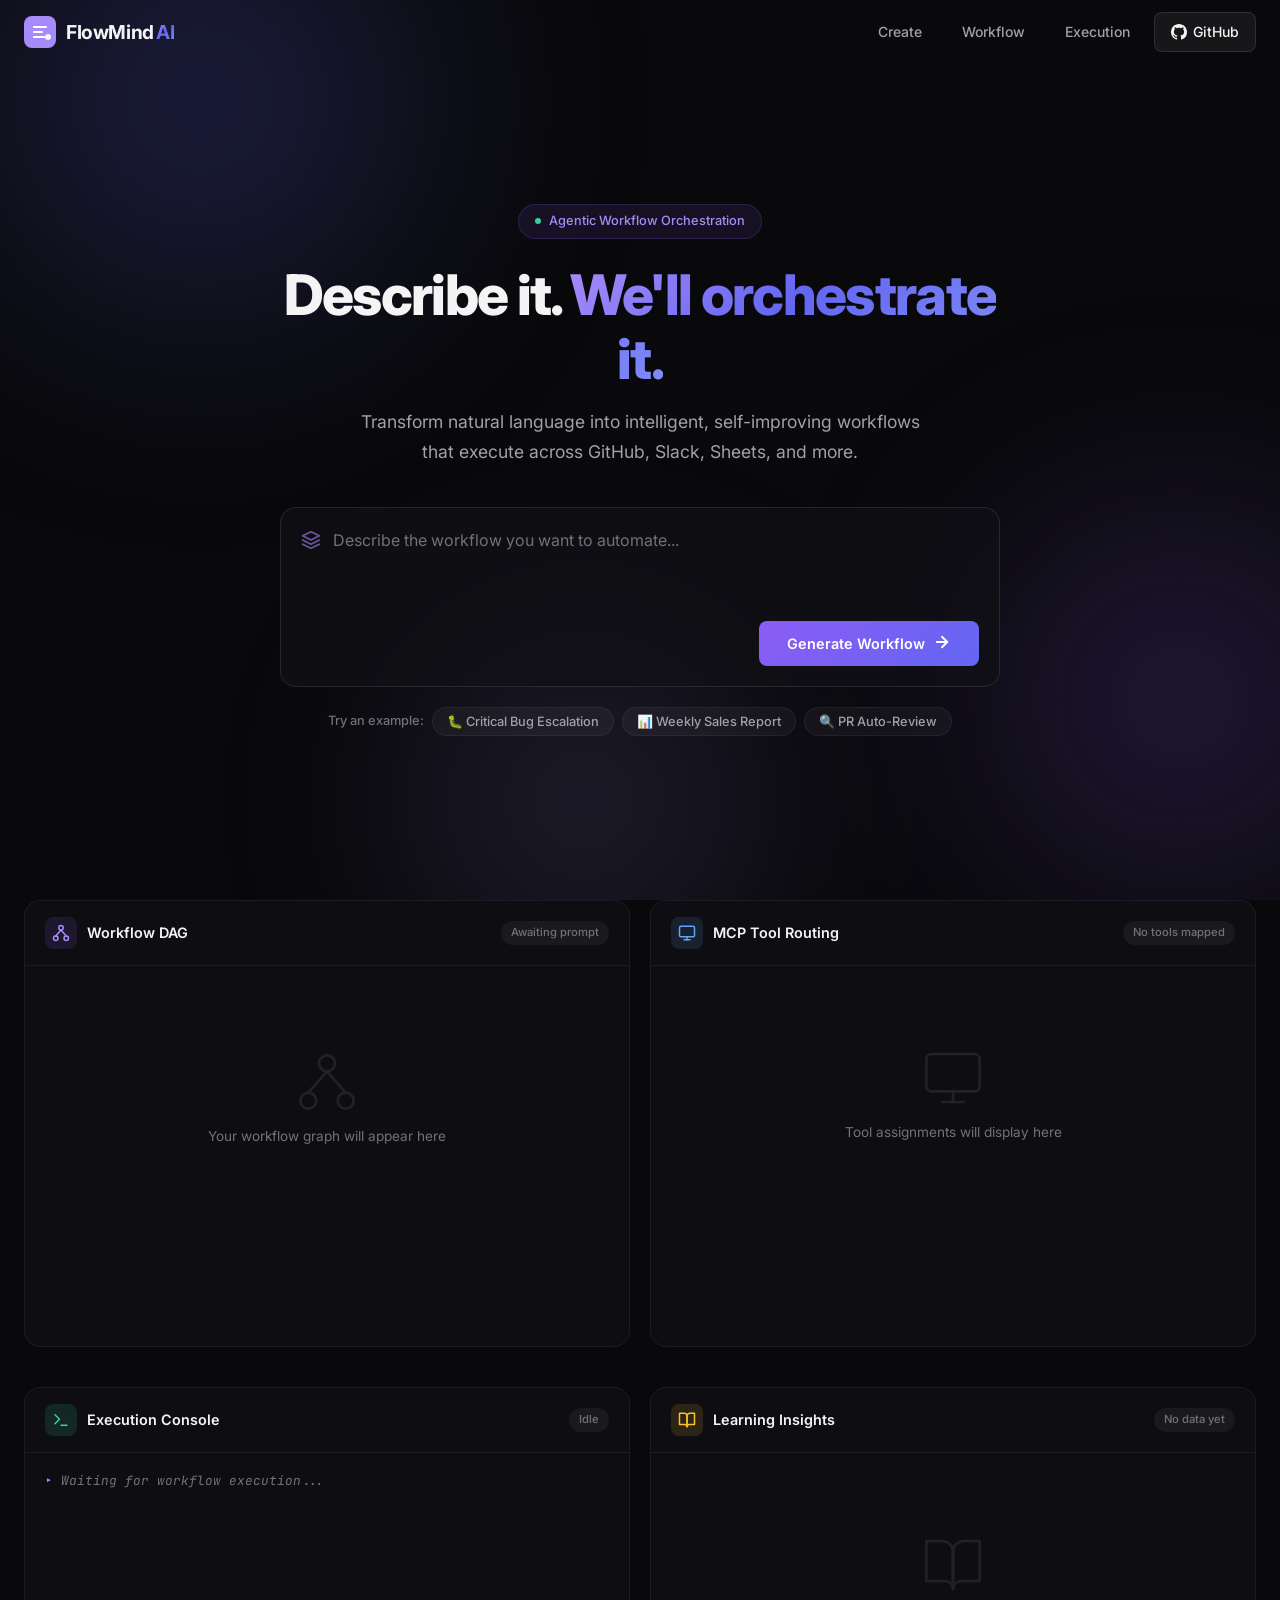
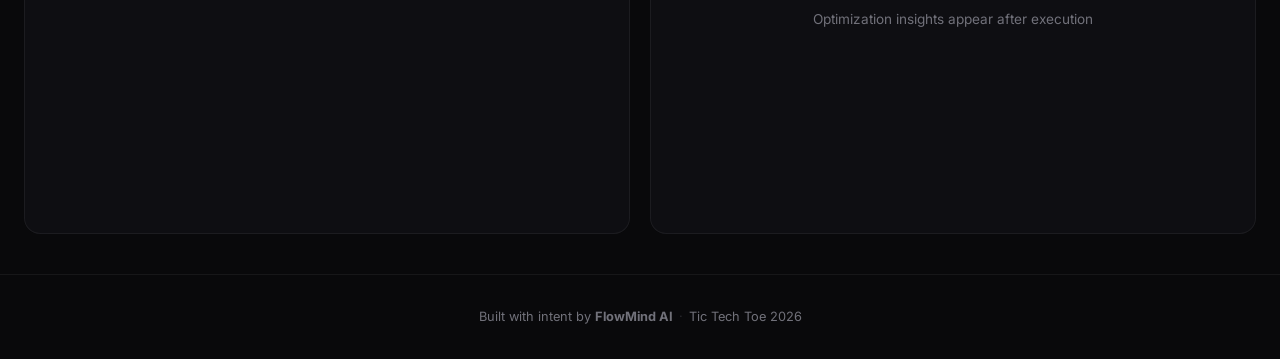
==== frontend/index.html @ bf5cad8c "Update project structure with frontend and backend" ====
<!DOCTYPE html>
<html lang="en">

<head>
  <meta charset="UTF-8" />
  <meta name="viewport" content="width=device-width, initial-scale=1.0" />
  <title>FlowMind AI — Intelligent Workflow Orchestration</title>
  <meta name="description"
    content="FlowMind AI converts natural language into executable multi-step workflows using LLM-driven planning and adaptive learning." />
  <link rel="preconnect" href="https://fonts.googleapis.com" />
  <link rel="preconnect" href="https://fonts.gstatic.com" crossorigin />
  <link
    href="https://fonts.googleapis.com/css2?family=Inter:wght@300;400;500;600;700;800;900&family=JetBrains+Mono:wght@400;500;600&display=swap"
    rel="stylesheet" />
  <link rel="stylesheet" href="index.css" />
</head>

<body>
  <!-- Ambient Background -->
  <div class="ambient-bg">
    <div class="orb orb-1"></div>
    <div class="orb orb-2"></div>
    <div class="orb orb-3"></div>
    <canvas id="gridCanvas"></canvas>
  </div>

  <!-- Navbar -->
  <nav id="navbar" class="navbar">
    <div class="nav-inner">
      <div class="nav-brand">
        <div class="logo-mark">
          <svg width="32" height="32" viewBox="0 0 32 32" fill="none">
            <defs>
              <linearGradient id="logoGrad" x1="0" y1="0" x2="32" y2="32">
                <stop offset="0%" stop-color="#a78bfa" />
                <stop offset="100%" stop-color="#6366f1" />
              </linearGradient>
            </defs>
            <rect width="32" height="32" rx="8" fill="url(#logoGrad)" />
            <path d="M10 11h12M10 16h8M10 21h10" stroke="#fff" stroke-width="2.2" stroke-linecap="round" />
            <circle cx="24" cy="21" r="3" fill="#fff" opacity="0.9" />
          </svg>
        </div>
        <span class="brand-text">FlowMind<span class="brand-ai">AI</span></span>
      </div>
      <div class="nav-links">
        <a href="#prompt-section" class="nav-link">Create</a>
        <a href="#workflow-section" class="nav-link">Workflow</a>
        <a href="#execution-section" class="nav-link">Execution</a>
        <a href="https://github.com" target="_blank" class="nav-btn">
          <svg width="16" height="16" viewBox="0 0 16 16" fill="currentColor">
            <path
              d="M8 0C3.58 0 0 3.58 0 8c0 3.54 2.29 6.53 5.47 7.59.4.07.55-.17.55-.38 0-.19-.01-.82-.01-1.49-2.01.37-2.53-.49-2.69-.94-.09-.23-.48-.94-.82-1.13-.28-.15-.68-.52-.01-.53.63-.01 1.08.58 1.23.82.72 1.21 1.87.87 2.33.66.07-.52.28-.87.51-1.07-1.78-.2-3.64-.89-3.64-3.95 0-.87.31-1.59.82-2.15-.08-.2-.36-1.02.08-2.12 0 0 .67-.21 2.2.82.64-.18 1.32-.27 2-.27.68 0 1.36.09 2 .27 1.53-1.04 2.2-.82 2.2-.82.44 1.1.16 1.92.08 2.12.51.56.82 1.27.82 2.15 0 3.07-1.87 3.75-3.65 3.95.29.25.54.73.54 1.48 0 1.07-.01 1.93-.01 2.2 0 .21.15.46.55.38A8.013 8.013 0 0016 8c0-4.42-3.58-8-8-8z" />
          </svg>
          GitHub
        </a>
      </div>
    </div>
  </nav>

  <!-- Hero / Prompt Input Section -->
  <section id="prompt-section" class="hero-section">
    <div class="hero-content">
      <div class="hero-badge">
        <span class="badge-dot"></span>
        Agentic Workflow Orchestration
      </div>
      <h1 class="hero-title">
        Describe it. <span class="gradient-text">We'll orchestrate it.</span>
      </h1>
      <p class="hero-subtitle">
        Transform natural language into intelligent, self-improving workflows that execute across GitHub, Slack, Sheets,
        and more.
      </p>

      <div class="prompt-container">
        <div class="prompt-glow"></div>
        <div class="prompt-box">
          <div class="prompt-icon">
            <svg width="20" height="20" viewBox="0 0 24 24" fill="none" stroke="currentColor" stroke-width="2"
              stroke-linecap="round" stroke-linejoin="round">
              <path d="M12 2L2 7l10 5 10-5-10-5z" />
              <path d="M2 17l10 5 10-5" />
              <path d="M2 12l10 5 10-5" />
            </svg>
          </div>
          <textarea id="promptInput" placeholder="Describe the workflow you want to automate..." rows="3"></textarea>
          <button id="generateBtn" class="generate-btn">
            <span class="btn-text">Generate Workflow</span>
            <span class="btn-icon">
              <svg width="18" height="18" viewBox="0 0 24 24" fill="none" stroke="currentColor" stroke-width="2.5"
                stroke-linecap="round" stroke-linejoin="round">
                <path d="M5 12h14" />
                <path d="M12 5l7 7-7 7" />
              </svg>
            </span>
            <span class="btn-loader"></span>
          </button>
        </div>
      </div>

      <div class="example-prompts">
        <span class="examples-label">Try an example:</span>
        <button class="example-chip"
          data-prompt="When a critical GitHub bug is created, notify the engineering team on Slack, update the escalation tracker, and request manager approval.">
          🐛 Critical Bug Escalation
        </button>
        <button class="example-chip"
          data-prompt="Every Monday morning, pull the weekly sales report from Sheets, generate a summary, and post it to the #sales Slack channel.">
          📊 Weekly Sales Report
        </button>
        <button class="example-chip"
          data-prompt="When a new pull request is opened on GitHub, run code analysis, post review comments, and notify the reviewer on Slack.">
          🔍 PR Auto-Review
        </button>
      </div>
    </div>
  </section>

  <!-- Workflow + Tool Mapping Section -->
  <section id="workflow-section" class="panels-section">
    <div class="panels-grid">

      <!-- DAG Visualization -->
      <div class="panel panel-dag">
        <div class="panel-header">
          <div class="panel-icon dag-icon">
            <svg width="18" height="18" viewBox="0 0 24 24" fill="none" stroke="currentColor" stroke-width="2"
              stroke-linecap="round" stroke-linejoin="round">
              <circle cx="12" cy="5" r="3" />
              <circle cx="5" cy="19" r="3" />
              <circle cx="19" cy="19" r="3" />
              <line x1="12" y1="8" x2="5" y2="16" />
              <line x1="12" y1="8" x2="19" y2="16" />
            </svg>
          </div>
          <h2 class="panel-title">Workflow DAG</h2>
          <span id="dagStatus" class="panel-status">Awaiting prompt</span>
        </div>
        <div id="dagContainer" class="dag-container">
          <div class="dag-placeholder">
            <svg width="64" height="64" viewBox="0 0 24 24" fill="none" stroke="currentColor" stroke-width="1"
              stroke-linecap="round" stroke-linejoin="round" opacity="0.2">
              <circle cx="12" cy="5" r="3" />
              <circle cx="5" cy="19" r="3" />
              <circle cx="19" cy="19" r="3" />
              <line x1="12" y1="8" x2="5" y2="16" />
              <line x1="12" y1="8" x2="19" y2="16" />
            </svg>
            <p>Your workflow graph will appear here</p>
          </div>
        </div>
      </div>

      <!-- Tool Mapping -->
      <div class="panel panel-tools">
        <div class="panel-header">
          <div class="panel-icon tools-icon">
            <svg width="18" height="18" viewBox="0 0 24 24" fill="none" stroke="currentColor" stroke-width="2"
              stroke-linecap="round" stroke-linejoin="round">
              <rect x="2" y="3" width="20" height="14" rx="2" />
              <line x1="8" y1="21" x2="16" y2="21" />
              <line x1="12" y1="17" x2="12" y2="21" />
            </svg>
          </div>
          <h2 class="panel-title">MCP Tool Routing</h2>
          <span id="toolsStatus" class="panel-status">No tools mapped</span>
        </div>
        <div id="toolsContainer" class="tools-container">
          <div class="dag-placeholder">
            <svg width="64" height="64" viewBox="0 0 24 24" fill="none" stroke="currentColor" stroke-width="1"
              stroke-linecap="round" stroke-linejoin="round" opacity="0.2">
              <rect x="2" y="3" width="20" height="14" rx="2" />
              <line x1="8" y1="21" x2="16" y2="21" />
              <line x1="12" y1="17" x2="12" y2="21" />
            </svg>
            <p>Tool assignments will display here</p>
          </div>
        </div>
      </div>
    </div>
  </section>

  <!-- Execution + Learning Section -->
  <section id="execution-section" class="panels-section">
    <div class="panels-grid">

      <!-- Execution Console -->
      <div class="panel panel-console">
        <div class="panel-header">
          <div class="panel-icon console-icon">
            <svg width="18" height="18" viewBox="0 0 24 24" fill="none" stroke="currentColor" stroke-width="2"
              stroke-linecap="round" stroke-linejoin="round">
              <polyline points="4 17 10 11 4 5" />
              <line x1="12" y1="19" x2="20" y2="19" />
            </svg>
          </div>
          <h2 class="panel-title">Execution Console</h2>
          <span id="consoleStatus" class="panel-status idle">Idle</span>
        </div>
        <div id="consoleContainer" class="console-container">
          <div class="console-welcome">
            <span class="console-cursor">▸</span> Waiting for workflow execution...
          </div>
        </div>
      </div>

      <!-- Learning / Feedback -->
      <div class="panel panel-learning">
        <div class="panel-header">
          <div class="panel-icon learning-icon">
            <svg width="18" height="18" viewBox="0 0 24 24" fill="none" stroke="currentColor" stroke-width="2"
              stroke-linecap="round" stroke-linejoin="round">
              <path d="M2 3h6a4 4 0 0 1 4 4v14a3 3 0 0 0-3-3H2z" />
              <path d="M22 3h-6a4 4 0 0 0-4 4v14a3 3 0 0 1 3-3h7z" />
            </svg>
          </div>
          <h2 class="panel-title">Learning Insights</h2>
          <span id="learningStatus" class="panel-status">No data yet</span>
        </div>
        <div id="learningContainer" class="learning-container">
          <div class="dag-placeholder">
            <svg width="64" height="64" viewBox="0 0 24 24" fill="none" stroke="currentColor" stroke-width="1"
              stroke-linecap="round" stroke-linejoin="round" opacity="0.2">
              <path d="M2 3h6a4 4 0 0 1 4 4v14a3 3 0 0 0-3-3H2z" />
              <path d="M22 3h-6a4 4 0 0 0-4 4v14a3 3 0 0 1 3-3h7z" />
            </svg>
            <p>Optimization insights appear after execution</p>
          </div>
        </div>
      </div>
    </div>
  </section>

  <!-- Footer -->
  <footer class="footer">
    <div class="footer-inner">
      <span>Built with intent by <strong>FlowMind AI</strong></span>
      <span class="footer-sep">·</span>
      <span>Tic Tech Toe 2026</span>
    </div>
  </footer>

  <script src="app.js"></script>
</body>

</html>
---- frontend/index.css ----
/* ============================================================
   FlowMind AI — Design System & Styles
   Premium dark theme with glassmorphism, gradients, animations
   ============================================================ */

/* ---------- CSS Custom Properties ---------- */
:root {
  /* Surface colors */
  --bg-primary: #09090b;
  --bg-secondary: #0f0f13;
  --bg-card: rgba(17, 17, 22, 0.75);
  --bg-card-hover: rgba(24, 24, 32, 0.85);
  --bg-elevated: rgba(26, 26, 36, 0.9);

  /* Borders */
  --border-subtle: rgba(255, 255, 255, 0.06);
  --border-medium: rgba(255, 255, 255, 0.1);
  --border-accent: rgba(139, 92, 246, 0.3);

  /* Text */
  --text-primary: #f4f4f5;
  --text-secondary: #a1a1aa;
  --text-muted: #71717a;
  --text-inverse: #09090b;

  /* Accent palette */
  --accent-purple: #a78bfa;
  --accent-indigo: #818cf8;
  --accent-blue: #60a5fa;
  --accent-violet: #8b5cf6;
  --accent-emerald: #34d399;
  --accent-amber: #fbbf24;
  --accent-rose: #fb7185;
  --accent-cyan: #22d3ee;

  /* Gradients */
  --grad-primary: linear-gradient(135deg, #a78bfa 0%, #6366f1 50%, #818cf8 100%);
  --grad-accent: linear-gradient(135deg, #8b5cf6 0%, #6366f1 100%);
  --grad-success: linear-gradient(135deg, #34d399 0%, #059669 100%);
  --grad-warm: linear-gradient(135deg, #fbbf24 0%, #f59e0b 100%);

  /* Shadows */
  --shadow-sm: 0 1px 2px rgba(0, 0, 0, 0.3);
  --shadow-md: 0 4px 12px rgba(0, 0, 0, 0.4);
  --shadow-lg: 0 8px 32px rgba(0, 0, 0, 0.5);
  --shadow-glow: 0 0 40px rgba(139, 92, 246, 0.15);
  --shadow-glow-strong: 0 0 60px rgba(139, 92, 246, 0.25);

  /* Sizing */
  --radius-sm: 8px;
  --radius-md: 12px;
  --radius-lg: 16px;
  --radius-xl: 24px;
  --radius-full: 9999px;

  /* Fonts */
  --font-sans: 'Inter', -apple-system, BlinkMacSystemFont, sans-serif;
  --font-mono: 'JetBrains Mono', 'Fira Code', monospace;

  /* Transitions */
  --ease-out: cubic-bezier(0.16, 1, 0.3, 1);
  --ease-spring: cubic-bezier(0.34, 1.56, 0.64, 1);
}

/* ---------- Reset & Base ---------- */
*, *::before, *::after {
  margin: 0;
  padding: 0;
  box-sizing: border-box;
}

html {
  scroll-behavior: smooth;
  -webkit-font-smoothing: antialiased;
  -moz-osx-font-smoothing: grayscale;
}

body {
  font-family: var(--font-sans);
  background: var(--bg-primary);
  color: var(--text-primary);
  line-height: 1.6;
  overflow-x: hidden;
  min-height: 100vh;
}

/* ---------- Ambient Background ---------- */
.ambient-bg {
  position: fixed;
  inset: 0;
  z-index: 0;
  pointer-events: none;
  overflow: hidden;
}

.orb {
  position: absolute;
  border-radius: 50%;
  filter: blur(120px);
  opacity: 0.35;
  animation: orbFloat 20s ease-in-out infinite;
}

.orb-1 {
  width: 600px;
  height: 600px;
  background: radial-gradient(circle, #6366f1 0%, transparent 70%);
  top: -200px;
  left: -100px;
  animation-duration: 25s;
}

.orb-2 {
  width: 500px;
  height: 500px;
  background: radial-gradient(circle, #8b5cf6 0%, transparent 70%);
  top: 50%;
  right: -150px;
  animation-duration: 30s;
  animation-delay: -5s;
}

.orb-3 {
  width: 400px;
  height: 400px;
  background: radial-gradient(circle, #a78bfa 0%, transparent 70%);
  bottom: -100px;
  left: 30%;
  animation-duration: 22s;
  animation-delay: -10s;
}

@keyframes orbFloat {
  0%, 100% { transform: translate(0, 0) scale(1); }
  25% { transform: translate(30px, -50px) scale(1.05); }
  50% { transform: translate(-20px, 30px) scale(0.95); }
  75% { transform: translate(40px, 20px) scale(1.02); }
}

#gridCanvas {
  position: absolute;
  inset: 0;
  width: 100%;
  height: 100%;
  opacity: 0.04;
}

/* ---------- Navbar ---------- */
.navbar {
  position: fixed;
  top: 0;
  left: 0;
  right: 0;
  z-index: 100;
  padding: 0 24px;
  transition: all 0.4s var(--ease-out);
  background: transparent;
}

.navbar.scrolled {
  background: rgba(9, 9, 11, 0.8);
  backdrop-filter: blur(20px) saturate(180%);
  -webkit-backdrop-filter: blur(20px) saturate(180%);
  border-bottom: 1px solid var(--border-subtle);
}

.nav-inner {
  max-width: 1280px;
  margin: 0 auto;
  display: flex;
  align-items: center;
  justify-content: space-between;
  height: 64px;
}

.nav-brand {
  display: flex;
  align-items: center;
  gap: 10px;
}

.logo-mark {
  display: flex;
  align-items: center;
}

.brand-text {
  font-size: 1.2rem;
  font-weight: 700;
  letter-spacing: -0.02em;
  color: var(--text-primary);
}

.brand-ai {
  background: var(--grad-primary);
  -webkit-background-clip: text;
  -webkit-text-fill-color: transparent;
  background-clip: text;
  margin-left: 2px;
}

.nav-links {
  display: flex;
  align-items: center;
  gap: 8px;
}

.nav-link {
  padding: 8px 16px;
  font-size: 0.875rem;
  font-weight: 500;
  color: var(--text-secondary);
  text-decoration: none;
  border-radius: var(--radius-sm);
  transition: all 0.2s ease;
}

.nav-link:hover {
  color: var(--text-primary);
  background: rgba(255, 255, 255, 0.05);
}

.nav-btn {
  display: flex;
  align-items: center;
  gap: 6px;
  padding: 8px 16px;
  font-size: 0.875rem;
  font-weight: 500;
  color: var(--text-primary);
  text-decoration: none;
  background: rgba(255, 255, 255, 0.06);
  border: 1px solid var(--border-medium);
  border-radius: var(--radius-sm);
  transition: all 0.2s ease;
}

.nav-btn:hover {
  background: rgba(255, 255, 255, 0.1);
  border-color: rgba(255, 255, 255, 0.15);
}

/* ---------- Hero / Prompt Section ---------- */
.hero-section {
  position: relative;
  z-index: 1;
  min-height: 100vh;
  display: flex;
  align-items: center;
  justify-content: center;
  padding: 120px 24px 80px;
}

.hero-content {
  max-width: 720px;
  width: 100%;
  text-align: center;
}

.hero-badge {
  display: inline-flex;
  align-items: center;
  gap: 8px;
  padding: 6px 16px;
  background: rgba(139, 92, 246, 0.1);
  border: 1px solid rgba(139, 92, 246, 0.2);
  border-radius: var(--radius-full);
  font-size: 0.8rem;
  font-weight: 500;
  color: var(--accent-purple);
  margin-bottom: 24px;
  animation: fadeInUp 0.6s var(--ease-out) both;
}

.badge-dot {
  width: 6px;
  height: 6px;
  border-radius: 50%;
  background: var(--accent-emerald);
  animation: pulse 2s ease-in-out infinite;
}

@keyframes pulse {
  0%, 100% { opacity: 1; transform: scale(1); }
  50% { opacity: 0.5; transform: scale(0.8); }
}

.hero-title {
  font-size: clamp(2.2rem, 5vw, 3.5rem);
  font-weight: 800;
  line-height: 1.15;
  letter-spacing: -0.03em;
  margin-bottom: 16px;
  animation: fadeInUp 0.6s var(--ease-out) 0.1s both;
}

.gradient-text {
  background: var(--grad-primary);
  -webkit-background-clip: text;
  -webkit-text-fill-color: transparent;
  background-clip: text;
}

.hero-subtitle {
  font-size: 1.1rem;
  font-weight: 400;
  color: var(--text-secondary);
  max-width: 560px;
  margin: 0 auto 40px;
  line-height: 1.7;
  animation: fadeInUp 0.6s var(--ease-out) 0.2s both;
}

/* Prompt Container */
.prompt-container {
  position: relative;
  animation: fadeInUp 0.6s var(--ease-out) 0.3s both;
}

.prompt-glow {
  position: absolute;
  inset: -2px;
  background: var(--grad-accent);
  border-radius: calc(var(--radius-lg) + 2px);
  opacity: 0;
  transition: opacity 0.4s ease;
  filter: blur(8px);
}

.prompt-container:focus-within .prompt-glow {
  opacity: 0.4;
}

.prompt-box {
  position: relative;
  display: flex;
  flex-direction: column;
  background: var(--bg-card);
  border: 1px solid var(--border-medium);
  border-radius: var(--radius-lg);
  padding: 20px;
  backdrop-filter: blur(20px);
  -webkit-backdrop-filter: blur(20px);
  transition: border-color 0.3s ease, box-shadow 0.3s ease;
}

.prompt-container:focus-within .prompt-box {
  border-color: var(--border-accent);
  box-shadow: var(--shadow-glow);
}

.prompt-icon {
  position: absolute;
  top: 22px;
  left: 20px;
  color: var(--accent-purple);
  opacity: 0.6;
}

#promptInput {
  width: 100%;
  background: transparent;
  border: none;
  outline: none;
  resize: none;
  font-family: var(--font-sans);
  font-size: 1rem;
  font-weight: 400;
  color: var(--text-primary);
  padding: 0 0 16px 32px;
  line-height: 1.6;
}

#promptInput::placeholder {
  color: var(--text-muted);
}

.generate-btn {
  align-self: flex-end;
  display: flex;
  align-items: center;
  gap: 8px;
  padding: 12px 28px;
  background: var(--grad-accent);
  color: #fff;
  border: none;
  border-radius: var(--radius-sm);
  font-family: var(--font-sans);
  font-size: 0.9rem;
  font-weight: 600;
  cursor: pointer;
  transition: all 0.25s var(--ease-out);
  position: relative;
  overflow: hidden;
}

.generate-btn::before {
  content: '';
  position: absolute;
  inset: 0;
  background: linear-gradient(135deg, rgba(255,255,255,0.15) 0%, transparent 50%);
  opacity: 0;
  transition: opacity 0.2s ease;
}

.generate-btn:hover::before {
  opacity: 1;
}

.generate-btn:hover {
  transform: translateY(-1px);
  box-shadow: 0 8px 24px rgba(139, 92, 246, 0.35);
}

.generate-btn:active {
  transform: translateY(0);
}

.generate-btn.loading .btn-text,
.generate-btn.loading .btn-icon {
  opacity: 0;
}

.generate-btn.loading .btn-loader {
  opacity: 1;
}

.btn-loader {
  position: absolute;
  width: 20px;
  height: 20px;
  border: 2px solid rgba(255, 255, 255, 0.3);
  border-top-color: #fff;
  border-radius: 50%;
  opacity: 0;
  animation: spin 0.6s linear infinite;
}

@keyframes spin {
  to { transform: rotate(360deg); }
}

/* Example Prompts */
.example-prompts {
  display: flex;
  flex-wrap: wrap;
  align-items: center;
  justify-content: center;
  gap: 8px;
  margin-top: 20px;
  animation: fadeInUp 0.6s var(--ease-out) 0.4s both;
}

.examples-label {
  font-size: 0.8rem;
  color: var(--text-muted);
  font-weight: 500;
}

.example-chip {
  padding: 6px 14px;
  background: rgba(255, 255, 255, 0.04);
  border: 1px solid var(--border-subtle);
  border-radius: var(--radius-full);
  font-family: var(--font-sans);
  font-size: 0.8rem;
  font-weight: 500;
  color: var(--text-secondary);
  cursor: pointer;
  transition: all 0.2s ease;
  white-space: nowrap;
}

.example-chip:hover {
  background: rgba(139, 92, 246, 0.1);
  border-color: rgba(139, 92, 246, 0.25);
  color: var(--accent-purple);
  transform: translateY(-1px);
}

/* ---------- Panels Section ---------- */
.panels-section {
  position: relative;
  z-index: 1;
  padding: 0 24px 40px;
}

.panels-grid {
  max-width: 1280px;
  margin: 0 auto;
  display: grid;
  grid-template-columns: 1fr 1fr;
  gap: 20px;
}

/* Individual Panel */
.panel {
  background: var(--bg-card);
  border: 1px solid var(--border-subtle);
  border-radius: var(--radius-lg);
  backdrop-filter: blur(16px);
  -webkit-backdrop-filter: blur(16px);
  overflow: hidden;
  transition: border-color 0.3s ease, box-shadow 0.3s ease;
  display: flex;
  flex-direction: column;
}

.panel:hover {
  border-color: var(--border-medium);
  box-shadow: var(--shadow-md);
}

.panel-header {
  display: flex;
  align-items: center;
  gap: 10px;
  padding: 16px 20px;
  border-bottom: 1px solid var(--border-subtle);
}

.panel-icon {
  width: 32px;
  height: 32px;
  display: flex;
  align-items: center;
  justify-content: center;
  border-radius: var(--radius-sm);
  flex-shrink: 0;
}

.dag-icon {
  background: rgba(139, 92, 246, 0.12);
  color: var(--accent-purple);
}

.tools-icon {
  background: rgba(96, 165, 250, 0.12);
  color: var(--accent-blue);
}

.console-icon {
  background: rgba(52, 211, 153, 0.12);
  color: var(--accent-emerald);
}

.learning-icon {
  background: rgba(251, 191, 36, 0.12);
  color: var(--accent-amber);
}

.panel-title {
  font-size: 0.9rem;
  font-weight: 600;
  flex: 1;
}

.panel-status {
  font-size: 0.7rem;
  font-weight: 500;
  padding: 3px 10px;
  border-radius: var(--radius-full);
  background: rgba(255, 255, 255, 0.05);
  color: var(--text-muted);
}

.panel-status.active {
  background: rgba(139, 92, 246, 0.15);
  color: var(--accent-purple);
}

.panel-status.running {
  background: rgba(52, 211, 153, 0.15);
  color: var(--accent-emerald);
  animation: pulse 1.5s ease-in-out infinite;
}

.panel-status.done {
  background: rgba(52, 211, 153, 0.15);
  color: var(--accent-emerald);
}

.panel-status.idle {
  background: rgba(255, 255, 255, 0.05);
  color: var(--text-muted);
}

/* Placeholders */
.dag-placeholder {
  display: flex;
  flex-direction: column;
  align-items: center;
  justify-content: center;
  gap: 12px;
  padding: 60px 20px;
  color: var(--text-muted);
  font-size: 0.85rem;
}

/* ---------- DAG Container ---------- */
.dag-container {
  min-height: 380px;
  padding: 24px;
  display: flex;
  flex-direction: column;
  align-items: center;
  position: relative;
}

.dag-nodes {
  display: flex;
  flex-direction: column;
  align-items: center;
  gap: 0;
  width: 100%;
  max-width: 340px;
}

.dag-node {
  width: 100%;
  padding: 14px 18px;
  background: var(--bg-elevated);
  border: 1px solid var(--border-medium);
  border-radius: var(--radius-md);
  display: flex;
  align-items: center;
  gap: 12px;
  opacity: 0;
  transform: translateY(20px);
  transition: all 0.3s var(--ease-out);
  position: relative;
}

.dag-node.visible {
  opacity: 1;
  transform: translateY(0);
}

.dag-node.active {
  border-color: var(--accent-purple);
  box-shadow: 0 0 20px rgba(139, 92, 246, 0.15);
}

.dag-node.completed {
  border-color: var(--accent-emerald);
}

.dag-node.completed .node-status-dot {
  background: var(--accent-emerald);
}

.node-step {
  width: 28px;
  height: 28px;
  display: flex;
  align-items: center;
  justify-content: center;
  border-radius: 50%;
  background: rgba(139, 92, 246, 0.15);
  color: var(--accent-purple);
  font-size: 0.75rem;
  font-weight: 700;
  flex-shrink: 0;
}

.node-content {
  flex: 1;
}

.node-title {
  font-size: 0.85rem;
  font-weight: 600;
  color: var(--text-primary);
}

.node-detail {
  font-size: 0.72rem;
  color: var(--text-muted);
  margin-top: 2px;
}

.node-status-dot {
  width: 8px;
  height: 8px;
  border-radius: 50%;
  background: var(--text-muted);
  flex-shrink: 0;
}

.node-status-dot.pending {
  background: var(--text-muted);
}

.node-status-dot.running {
  background: var(--accent-amber);
  animation: pulse 1s ease-in-out infinite;
}

.node-status-dot.done {
  background: var(--accent-emerald);
}

/* Arrow connectors */
.dag-arrow {
  display: flex;
  flex-direction: column;
  align-items: center;
  height: 36px;
  opacity: 0;
  transition: opacity 0.3s ease;
}

.dag-arrow.visible {
  opacity: 1;
}

.arrow-line {
  width: 2px;
  flex: 1;
  background: linear-gradient(to bottom, var(--accent-purple), var(--accent-indigo));
  position: relative;
  overflow: hidden;
}

.arrow-line::after {
  content: '';
  position: absolute;
  top: -100%;
  left: 0;
  width: 100%;
  height: 100%;
  background: linear-gradient(to bottom, transparent, rgba(255,255,255,0.6), transparent);
  animation: flowDown 1.5s ease-in-out infinite;
}

@keyframes flowDown {
  0% { top: -100%; }
  100% { top: 100%; }
}

.arrow-head {
  width: 0;
  height: 0;
  border-left: 5px solid transparent;
  border-right: 5px solid transparent;
  border-top: 6px solid var(--accent-indigo);
}

/* ---------- Tools Container ---------- */
.tools-container {
  min-height: 380px;
  padding: 20px;
}

.tools-list {
  display: flex;
  flex-direction: column;
  gap: 10px;
}

.tool-card {
  display: flex;
  align-items: center;
  gap: 14px;
  padding: 14px 16px;
  background: var(--bg-elevated);
  border: 1px solid var(--border-subtle);
  border-radius: var(--radius-md);
  opacity: 0;
  transform: translateX(20px);
  transition: all 0.3s var(--ease-out), border-color 0.2s ease;
}

.tool-card.visible {
  opacity: 1;
  transform: translateX(0);
}

.tool-card:hover {
  border-color: var(--border-medium);
  background: var(--bg-card-hover);
}

.tool-card-icon {
  width: 36px;
  height: 36px;
  display: flex;
  align-items: center;
  justify-content: center;
  border-radius: var(--radius-sm);
  font-size: 1.1rem;
  flex-shrink: 0;
}

.tool-card-icon.github { background: rgba(255, 255, 255, 0.08); }
.tool-card-icon.slack { background: rgba(52, 211, 153, 0.1); }
.tool-card-icon.sheets { background: rgba(96, 165, 250, 0.1); }
.tool-card-icon.ai { background: rgba(139, 92, 246, 0.1); }
.tool-card-icon.email { background: rgba(251, 191, 36, 0.1); }
.tool-card-icon.jira { background: rgba(96, 165, 250, 0.1); }

.tool-card-info {
  flex: 1;
}

.tool-card-task {
  font-size: 0.82rem;
  font-weight: 600;
  color: var(--text-primary);
}

.tool-card-api {
  font-size: 0.72rem;
  color: var(--text-muted);
  margin-top: 2px;
}

.tool-card-badge {
  padding: 3px 10px;
  border-radius: var(--radius-full);
  font-size: 0.68rem;
  font-weight: 600;
  background: rgba(139, 92, 246, 0.12);
  color: var(--accent-purple);
}

.tool-card-badge.connected {
  background: rgba(52, 211, 153, 0.12);
  color: var(--accent-emerald);
}

/* ---------- Console Container ---------- */
.console-container {
  min-height: 380px;
  padding: 16px 20px;
  font-family: var(--font-mono);
  font-size: 0.8rem;
  line-height: 1.8;
  overflow-y: auto;
  max-height: 420px;
}

.console-welcome {
  color: var(--text-muted);
  font-style: italic;
}

.console-cursor {
  color: var(--accent-purple);
}

.log-entry {
  display: flex;
  align-items: flex-start;
  gap: 10px;
  padding: 4px 0;
  opacity: 0;
  transform: translateY(8px);
  transition: all 0.3s var(--ease-out);
}

.log-entry.visible {
  opacity: 1;
  transform: translateY(0);
}

.log-icon {
  flex-shrink: 0;
  width: 18px;
  text-align: center;
  font-size: 0.85rem;
  line-height: 1.8;
}

.log-icon.success { color: var(--accent-emerald); }
.log-icon.warning { color: var(--accent-amber); }
.log-icon.error { color: var(--accent-rose); }
.log-icon.info { color: var(--accent-blue); }

.log-icon.spinner {
  color: var(--accent-amber);
  animation: spin 1s linear infinite;
  display: inline-block;
}

.log-text {
  color: var(--text-secondary);
  word-break: break-word;
}

.log-text .highlight {
  color: var(--accent-purple);
  font-weight: 600;
}

.log-text .value {
  color: var(--accent-emerald);
}

.log-timestamp {
  margin-left: auto;
  font-size: 0.68rem;
  color: var(--text-muted);
  white-space: nowrap;
  padding-left: 8px;
}

/* ---------- Learning Container ---------- */
.learning-container {
  min-height: 380px;
  padding: 20px;
}

.learning-content {
  display: flex;
  flex-direction: column;
  gap: 16px;
}

/* Stats Row */
.learning-stats {
  display: grid;
  grid-template-columns: 1fr 1fr 1fr;
  gap: 10px;
}

.stat-card {
  padding: 16px;
  background: var(--bg-elevated);
  border: 1px solid var(--border-subtle);
  border-radius: var(--radius-md);
  text-align: center;
  opacity: 0;
  transform: translateY(10px);
  transition: all 0.3s var(--ease-out);
}

.stat-card.visible {
  opacity: 1;
  transform: translateY(0);
}

.stat-value {
  font-size: 1.4rem;
  font-weight: 800;
  margin-bottom: 4px;
  letter-spacing: -0.02em;
}

.stat-value.success { color: var(--accent-emerald); }
.stat-value.time { color: var(--accent-blue); }
.stat-value.score { color: var(--accent-purple); }

.stat-label {
  font-size: 0.7rem;
  color: var(--text-muted);
  font-weight: 500;
  text-transform: uppercase;
  letter-spacing: 0.05em;
}

/* Insight Cards */
.insight-card {
  padding: 16px;
  background: var(--bg-elevated);
  border: 1px solid var(--border-subtle);
  border-radius: var(--radius-md);
  opacity: 0;
  transform: translateY(10px);
  transition: all 0.3s var(--ease-out);
}

.insight-card.visible {
  opacity: 1;
  transform: translateY(0);
}

.insight-header {
  display: flex;
  align-items: center;
  gap: 8px;
  margin-bottom: 10px;
}

.insight-icon {
  font-size: 1rem;
}

.insight-title {
  font-size: 0.82rem;
  font-weight: 600;
  color: var(--text-primary);
}

.insight-body {
  font-size: 0.8rem;
  color: var(--text-secondary);
  line-height: 1.6;
}

.insight-body .opt-highlight {
  color: var(--accent-emerald);
  font-weight: 600;
}

.insight-bar-container {
  margin-top: 12px;
}

.insight-bar-label {
  display: flex;
  justify-content: space-between;
  font-size: 0.72rem;
  color: var(--text-muted);
  margin-bottom: 6px;
}

.insight-bar {
  height: 6px;
  background: rgba(255, 255, 255, 0.06);
  border-radius: var(--radius-full);
  overflow: hidden;
}

.insight-bar-fill {
  height: 100%;
  border-radius: var(--radius-full);
  background: var(--grad-accent);
  width: 0;
  transition: width 1.2s var(--ease-out);
}

/* Feedback actions */
.feedback-actions {
  display: flex;
  gap: 8px;
  margin-top: 14px;
}

.feedback-btn {
  padding: 8px 18px;
  border-radius: var(--radius-sm);
  font-family: var(--font-sans);
  font-size: 0.78rem;
  font-weight: 600;
  cursor: pointer;
  transition: all 0.2s ease;
  border: 1px solid var(--border-medium);
  background: transparent;
  color: var(--text-secondary);
}

.feedback-btn:hover {
  background: rgba(255, 255, 255, 0.05);
  color: var(--text-primary);
}

.feedback-btn.primary {
  background: rgba(52, 211, 153, 0.1);
  border-color: rgba(52, 211, 153, 0.25);
  color: var(--accent-emerald);
}

.feedback-btn.primary:hover {
  background: rgba(52, 211, 153, 0.2);
}

/* ---------- Footer ---------- */
.footer {
  position: relative;
  z-index: 1;
  padding: 32px 24px;
  border-top: 1px solid var(--border-subtle);
}

.footer-inner {
  max-width: 1280px;
  margin: 0 auto;
  display: flex;
  align-items: center;
  justify-content: center;
  gap: 6px;
  font-size: 0.8rem;
  color: var(--text-muted);
}

.footer-sep {
  opacity: 0.3;
}

/* ---------- Animations ---------- */
@keyframes fadeInUp {
  from {
    opacity: 0;
    transform: translateY(20px);
  }
  to {
    opacity: 1;
    transform: translateY(0);
  }
}

@keyframes fadeIn {
  from { opacity: 0; }
  to { opacity: 1; }
}

/* ---------- Scrollbar ---------- */
::-webkit-scrollbar {
  width: 6px;
}
::-webkit-scrollbar-track {
  background: transparent;
}
::-webkit-scrollbar-thumb {
  background: rgba(255, 255, 255, 0.1);
  border-radius: 3px;
}
::-webkit-scrollbar-thumb:hover {
  background: rgba(255, 255, 255, 0.2);
}

/* ---------- Responsive ---------- */
@media (max-width: 900px) {
  .panels-grid {
    grid-template-columns: 1fr;
  }
  .nav-links .nav-link {
    display: none;
  }
}

@media (max-width: 600px) {
  .hero-title {
    font-size: 1.8rem;
  }
  .hero-subtitle {
    font-size: 0.95rem;
  }
  .example-prompts {
    flex-direction: column;
  }
  .learning-stats {
    grid-template-columns: 1fr;
  }
}
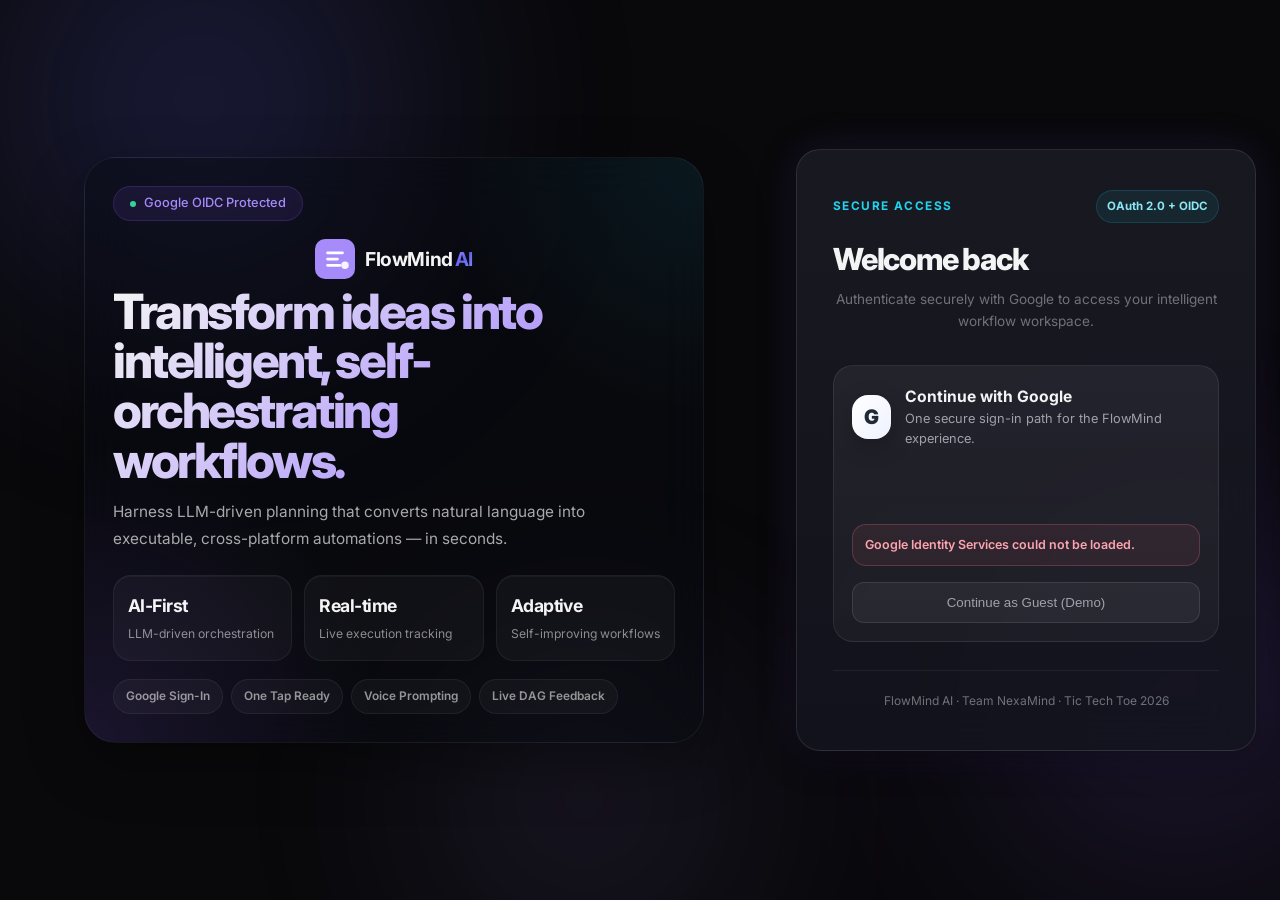
==== commit 6930168b: "feat: migrate to pure Agentic MCP architecture and Google Identity Services" ====
--- a/frontend/index.html
+++ b/frontend/index.html
@@ -47,13 +47,18 @@
         <a href="#prompt-section" class="nav-link">Create</a>
         <a href="#workflow-section" class="nav-link">Workflow</a>
         <a href="#execution-section" class="nav-link">Execution</a>
-        <a href="https://github.com" target="_blank" class="nav-btn">
+        <a href="https://github.com/ChaitanyaCodes55/FlowMind" target="_blank" class="nav-btn">
           <svg width="16" height="16" viewBox="0 0 16 16" fill="currentColor">
             <path
               d="M8 0C3.58 0 0 3.58 0 8c0 3.54 2.29 6.53 5.47 7.59.4.07.55-.17.55-.38 0-.19-.01-.82-.01-1.49-2.01.37-2.53-.49-2.69-.94-.09-.23-.48-.94-.82-1.13-.28-.15-.68-.52-.01-.53.63-.01 1.08.58 1.23.82.72 1.21 1.87.87 2.33.66.07-.52.28-.87.51-1.07-1.78-.2-3.64-.89-3.64-3.95 0-.87.31-1.59.82-2.15-.08-.2-.36-1.02.08-2.12 0 0 .67-.21 2.2.82.64-.18 1.32-.27 2-.27.68 0 1.36.09 2 .27 1.53-1.04 2.2-.82 2.2-.82.44 1.1.16 1.92.08 2.12.51.56.82 1.27.82 2.15 0 3.07-1.87 3.75-3.65 3.95.29.25.54.73.54 1.48 0 1.07-.01 1.93-.01 2.2 0 .21.15.46.55.38A8.013 8.013 0 0016 8c0-4.42-3.58-8-8-8z" />
           </svg>
           GitHub
         </a>
+        <div id="userMenu" class="user-menu" style="display:none;">
+          <div id="userAvatar" class="user-avatar"></div>
+          <span id="userName" class="user-name"></span>
+          <button id="logoutBtn" class="logout-btn" onclick="handleLogout()">Logout</button>
+        </div>
       </div>
     </div>
   </nav>
@@ -62,15 +67,15 @@
   <section id="prompt-section" class="hero-section">
     <div class="hero-content">
       <div class="hero-badge">
-        <span class="badge-dot"></span>
-        Agentic Workflow Orchestration
+        <span class="badge-dot" id="statusDot"></span>
+        <span id="statusText">Checking backend...</span>
       </div>
       <h1 class="hero-title">
         Describe it. <span class="gradient-text">We'll orchestrate it.</span>
       </h1>
       <p class="hero-subtitle">
-        Transform natural language into intelligent, self-improving workflows that execute across GitHub, Slack, Sheets,
-        and more.
+        Transform natural language into intelligent, self-improving workflows that execute across GitHub, Sheets, Gmail,
+        and Jira — powered by real MCP servers.
       </p>
 
       <div class="prompt-container">
@@ -85,33 +90,48 @@
             </svg>
           </div>
           <textarea id="promptInput" placeholder="Describe the workflow you want to automate..." rows="3"></textarea>
-          <button id="generateBtn" class="generate-btn">
-            <span class="btn-text">Generate Workflow</span>
-            <span class="btn-icon">
-              <svg width="18" height="18" viewBox="0 0 24 24" fill="none" stroke="currentColor" stroke-width="2.5"
+          <div class="prompt-actions">
+            <button id="voiceBtn" class="voice-btn" onclick="startVoiceInput()" title="Voice input">
+              <svg width="18" height="18" viewBox="0 0 24 24" fill="none" stroke="currentColor" stroke-width="2"
                 stroke-linecap="round" stroke-linejoin="round">
-                <path d="M5 12h14" />
-                <path d="M12 5l7 7-7 7" />
+                <path d="M12 1a3 3 0 0 0-3 3v8a3 3 0 0 0 6 0V4a3 3 0 0 0-3-3z" />
+                <path d="M19 10v2a7 7 0 0 1-14 0v-2" />
+                <line x1="12" y1="19" x2="12" y2="23" />
+                <line x1="8" y1="23" x2="16" y2="23" />
               </svg>
-            </span>
-            <span class="btn-loader"></span>
-          </button>
+            </button>
+            <button id="generateBtn" class="generate-btn">
+              <span class="btn-text">Generate Workflow</span>
+              <span class="btn-icon">
+                <svg width="18" height="18" viewBox="0 0 24 24" fill="none" stroke="currentColor" stroke-width="2.5"
+                  stroke-linecap="round" stroke-linejoin="round">
+                  <path d="M5 12h14" />
+                  <path d="M12 5l7 7-7 7" />
+                </svg>
+              </span>
+              <span class="btn-loader"></span>
+            </button>
+          </div>
         </div>
       </div>
 
       <div class="example-prompts">
         <span class="examples-label">Try an example:</span>
         <button class="example-chip"
-          data-prompt="When a critical GitHub bug is created, notify the engineering team on Slack, update the escalation tracker, and request manager approval.">
+          data-prompt="When a critical GitHub bug is created, send an email summary to the engineering lead, create a Jira ticket for tracking, and request manager approval.">
           🐛 Critical Bug Escalation
         </button>
         <button class="example-chip"
-          data-prompt="Every Monday morning, pull the weekly sales report from Sheets, generate a summary, and post it to the #sales Slack channel.">
+          data-prompt="Every Monday morning, pull the weekly sales report from Google Sheets, generate a summary, and send it via Gmail to the sales team.">
           📊 Weekly Sales Report
         </button>
         <button class="example-chip"
-          data-prompt="When a new pull request is opened on GitHub, run code analysis, post review comments, and notify the reviewer on Slack.">
+          data-prompt="When a new pull request is opened on GitHub, run code analysis, post review comments, and email the reviewer a summary via Gmail.">
           🔍 PR Auto-Review
+        </button>
+        <button class="example-chip"
+          data-prompt="When a new bug is logged, create a GitHub issue, send an email summary to the team lead via Gmail, and log the details in a Google Sheet.">
+          📧 Email Bug Report
         </button>
       </div>
     </div>
@@ -235,13 +255,56 @@
   <!-- Footer -->
   <footer class="footer">
     <div class="footer-inner">
-      <span>Built with intent by <strong>FlowMind AI</strong></span>
+      <span>Built with 🧠 by <strong>Team NexaMind</strong></span>
       <span class="footer-sep">·</span>
       <span>Tic Tech Toe 2026</span>
+      <span class="footer-sep">·</span>
+      <span class="footer-tech">Groq LLM · FastAPI · Real MCP Servers</span>
     </div>
   </footer>
 
-  <script src="app.js"></script>
+  <!-- Step Editor Modal -->
+  <div id="stepEditorModal" class="modal-overlay">
+    <div class="modal-content">
+      <div class="modal-header">
+        <div class="modal-header-icon editor">✏️</div>
+        <h3 class="modal-title">Customize This Step</h3>
+      </div>
+      <p id="stepEditorPrompt" class="modal-description">The workflow needs your input before continuing.</p>
+      <div id="stepEditorStepInfo" class="modal-step-info">
+        <span class="modal-step-badge" id="stepEditorBadge">Step</span>
+        <span class="modal-step-name" id="stepEditorStepName">—</span>
+      </div>
+      <textarea id="stepEditorInput" class="modal-textarea" rows="4"
+        placeholder="Type your custom message..."></textarea>
+      <div class="modal-actions">
+        <button onclick="skipStepEdit()" class="modal-btn ghost">Use Default</button>
+        <button onclick="submitStepEdit()" class="modal-btn primary">Submit & Continue</button>
+      </div>
+    </div>
+  </div>
+
+  <!-- Approval Modal -->
+  <div id="approvalModal" class="modal-overlay">
+    <div class="modal-content">
+      <div class="modal-header">
+        <div class="modal-header-icon approval">⚡</div>
+        <h3 class="modal-title">Approval Required</h3>
+      </div>
+      <p class="modal-description">The workflow is paused and awaiting your approval to proceed. Review the steps below.
+      </p>
+      <div id="approvalStepsList" class="approval-steps-list"></div>
+      <div class="modal-actions">
+        <button onclick="rejectWorkflow()" class="modal-btn danger">Reject</button>
+        <button onclick="approveWorkflow()" class="modal-btn success">✓ Approve & Continue</button>
+      </div>
+    </div>
+  </div>
+
+  <!-- Toast Container -->
+  <div id="toastContainer" class="toast-container"></div>
+
+  <script src="app.js?v=2"></script>
 </body>
 
 </html>
--- a/frontend/index.css
+++ b/frontend/index.css
@@ -63,7 +63,9 @@
 }
 
 /* ---------- Reset & Base ---------- */
-*, *::before, *::after {
+*,
+*::before,
+*::after {
   margin: 0;
   padding: 0;
   box-sizing: border-box;
@@ -131,10 +133,23 @@
 }
 
 @keyframes orbFloat {
-  0%, 100% { transform: translate(0, 0) scale(1); }
-  25% { transform: translate(30px, -50px) scale(1.05); }
-  50% { transform: translate(-20px, 30px) scale(0.95); }
-  75% { transform: translate(40px, 20px) scale(1.02); }
+
+  0%,
+  100% {
+    transform: translate(0, 0) scale(1);
+  }
+
+  25% {
+    transform: translate(30px, -50px) scale(1.05);
+  }
+
+  50% {
+    transform: translate(-20px, 30px) scale(0.95);
+  }
+
+  75% {
+    transform: translate(40px, 20px) scale(1.02);
+  }
 }
 
 #gridCanvas {
@@ -281,8 +296,17 @@
 }
 
 @keyframes pulse {
-  0%, 100% { opacity: 1; transform: scale(1); }
-  50% { opacity: 0.5; transform: scale(0.8); }
+
+  0%,
+  100% {
+    opacity: 1;
+    transform: scale(1);
+  }
+
+  50% {
+    opacity: 0.5;
+    transform: scale(0.8);
+  }
 }
 
 .hero-title {
@@ -398,7 +422,7 @@
   content: '';
   position: absolute;
   inset: 0;
-  background: linear-gradient(135deg, rgba(255,255,255,0.15) 0%, transparent 50%);
+  background: linear-gradient(135deg, rgba(255, 255, 255, 0.15) 0%, transparent 50%);
   opacity: 0;
   transition: opacity 0.2s ease;
 }
@@ -437,7 +461,9 @@
 }
 
 @keyframes spin {
-  to { transform: rotate(360deg); }
+  to {
+    transform: rotate(360deg);
+  }
 }
 
 /* Example Prompts */
@@ -729,13 +755,18 @@
   left: 0;
   width: 100%;
   height: 100%;
-  background: linear-gradient(to bottom, transparent, rgba(255,255,255,0.6), transparent);
+  background: linear-gradient(to bottom, transparent, rgba(255, 255, 255, 0.6), transparent);
   animation: flowDown 1.5s ease-in-out infinite;
 }
 
 @keyframes flowDown {
-  0% { top: -100%; }
-  100% { top: 100%; }
+  0% {
+    top: -100%;
+  }
+
+  100% {
+    top: 100%;
+  }
 }
 
 .arrow-head {
@@ -792,12 +823,29 @@
   flex-shrink: 0;
 }
 
-.tool-card-icon.github { background: rgba(255, 255, 255, 0.08); }
-.tool-card-icon.slack { background: rgba(52, 211, 153, 0.1); }
-.tool-card-icon.sheets { background: rgba(96, 165, 250, 0.1); }
-.tool-card-icon.ai { background: rgba(139, 92, 246, 0.1); }
-.tool-card-icon.email { background: rgba(251, 191, 36, 0.1); }
-.tool-card-icon.jira { background: rgba(96, 165, 250, 0.1); }
+.tool-card-icon.github {
+  background: rgba(255, 255, 255, 0.08);
+}
+
+.tool-card-icon.gmail {
+  background: rgba(251, 113, 133, 0.1);
+}
+
+.tool-card-icon.sheets {
+  background: rgba(96, 165, 250, 0.1);
+}
+
+.tool-card-icon.ai {
+  background: rgba(139, 92, 246, 0.1);
+}
+
+.tool-card-icon.email {
+  background: rgba(251, 191, 36, 0.1);
+}
+
+.tool-card-icon.jira {
+  background: rgba(96, 165, 250, 0.1);
+}
 
 .tool-card-info {
   flex: 1;
@@ -872,10 +920,21 @@
   line-height: 1.8;
 }
 
-.log-icon.success { color: var(--accent-emerald); }
-.log-icon.warning { color: var(--accent-amber); }
-.log-icon.error { color: var(--accent-rose); }
-.log-icon.info { color: var(--accent-blue); }
+.log-icon.success {
+  color: var(--accent-emerald);
+}
+
+.log-icon.warning {
+  color: var(--accent-amber);
+}
+
+.log-icon.error {
+  color: var(--accent-rose);
+}
+
+.log-icon.info {
+  color: var(--accent-blue);
+}
 
 .log-icon.spinner {
   color: var(--accent-amber);
@@ -947,9 +1006,17 @@
   letter-spacing: -0.02em;
 }
 
-.stat-value.success { color: var(--accent-emerald); }
-.stat-value.time { color: var(--accent-blue); }
-.stat-value.score { color: var(--accent-purple); }
+.stat-value.success {
+  color: var(--accent-emerald);
+}
+
+.stat-value.time {
+  color: var(--accent-blue);
+}
+
+.stat-value.score {
+  color: var(--accent-purple);
+}
 
 .stat-label {
   font-size: 0.7rem;
@@ -1094,6 +1161,7 @@
     opacity: 0;
     transform: translateY(20px);
   }
+
   to {
     opacity: 1;
     transform: translateY(0);
@@ -1101,21 +1169,29 @@
 }
 
 @keyframes fadeIn {
-  from { opacity: 0; }
-  to { opacity: 1; }
+  from {
+    opacity: 0;
+  }
+
+  to {
+    opacity: 1;
+  }
 }
 
 /* ---------- Scrollbar ---------- */
 ::-webkit-scrollbar {
   width: 6px;
 }
+
 ::-webkit-scrollbar-track {
   background: transparent;
 }
+
 ::-webkit-scrollbar-thumb {
   background: rgba(255, 255, 255, 0.1);
   border-radius: 3px;
 }
+
 ::-webkit-scrollbar-thumb:hover {
   background: rgba(255, 255, 255, 0.2);
 }
@@ -1125,6 +1201,7 @@
   .panels-grid {
     grid-template-columns: 1fr;
   }
+
   .nav-links .nav-link {
     display: none;
   }
@@ -1134,13 +1211,1685 @@
   .hero-title {
     font-size: 1.8rem;
   }
+
   .hero-subtitle {
     font-size: 0.95rem;
   }
+
   .example-prompts {
     flex-direction: column;
   }
+
   .learning-stats {
     grid-template-columns: 1fr;
   }
 }
+
+/* ---------- Enhanced Chip Selection ---------- */
+.example-chip.selected {
+  background: rgba(139, 92, 246, 0.18);
+  border-color: rgba(139, 92, 246, 0.4);
+  color: var(--accent-purple);
+  box-shadow: 0 0 12px rgba(139, 92, 246, 0.15);
+}
+
+/* ---------- Footer Tech Badge ---------- */
+.footer-tech {
+  font-family: var(--font-mono);
+  font-size: 0.72rem;
+  padding: 2px 10px;
+  background: rgba(139, 92, 246, 0.08);
+  border: 1px solid rgba(139, 92, 246, 0.15);
+  border-radius: var(--radius-full);
+  color: var(--accent-purple);
+  letter-spacing: 0.02em;
+}
+
+/* ---------- Status Dot Transitions ---------- */
+#statusDot {
+  transition: background 0.5s ease;
+}
+
+#statusText {
+  transition: opacity 0.3s ease;
+}
+
+/* ---------- Node Glow on Active ---------- */
+.dag-node.active {
+  border-color: var(--accent-purple);
+  box-shadow: 0 0 24px rgba(139, 92, 246, 0.2), inset 0 0 8px rgba(139, 92, 246, 0.05);
+}
+
+.dag-node.completed {
+  border-color: var(--accent-emerald);
+  box-shadow: 0 0 16px rgba(52, 211, 153, 0.12);
+}
+
+.dag-node.completed .node-step {
+  background: rgba(52, 211, 153, 0.15);
+  color: var(--accent-emerald);
+}
+
+/* ---------- Animated Gradient Title ---------- */
+.gradient-text {
+  background: linear-gradient(135deg, #a78bfa 0%, #6366f1 25%, #818cf8 50%, #a78bfa 75%, #6366f1 100%);
+  background-size: 200% 200%;
+  -webkit-background-clip: text;
+  -webkit-text-fill-color: transparent;
+  background-clip: text;
+  animation: gradientShift 6s ease-in-out infinite;
+}
+
+@keyframes gradientShift {
+
+  0%,
+  100% {
+    background-position: 0% 50%;
+  }
+
+  50% {
+    background-position: 100% 50%;
+  }
+}
+
+/* ---------- Generate Button Shimmer ---------- */
+.generate-btn::after {
+  content: '';
+  position: absolute;
+  top: 0;
+  left: -100%;
+  width: 60%;
+  height: 100%;
+  background: linear-gradient(90deg,
+      transparent 0%,
+      rgba(255, 255, 255, 0.15) 50%,
+      transparent 100%);
+  transition: left 0.5s ease;
+}
+
+.generate-btn:hover::after {
+  left: 120%;
+}
+
+/* ---------- Console Blinking Cursor ---------- */
+.console-welcome .console-cursor {
+  animation: blink 1s step-end infinite;
+}
+
+@keyframes blink {
+
+  0%,
+  100% {
+    opacity: 1;
+  }
+
+  50% {
+    opacity: 0;
+  }
+}
+
+/* ---------- Panel Entrance Animation ---------- */
+.panel {
+  animation: panelFadeIn 0.5s var(--ease-out) both;
+}
+
+.panels-section:nth-child(2) .panel:nth-child(1) {
+  animation-delay: 0.1s;
+}
+
+.panels-section:nth-child(2) .panel:nth-child(2) {
+  animation-delay: 0.2s;
+}
+
+.panels-section:nth-child(3) .panel:nth-child(1) {
+  animation-delay: 0.3s;
+}
+
+.panels-section:nth-child(3) .panel:nth-child(2) {
+  animation-delay: 0.4s;
+}
+
+@keyframes panelFadeIn {
+  from {
+    opacity: 0;
+    transform: translateY(24px);
+  }
+
+  to {
+    opacity: 1;
+    transform: translateY(0);
+  }
+}
+
+/* ---------- Tool Card Hover Glow ---------- */
+.tool-card:hover {
+  border-color: var(--border-medium);
+  background: var(--bg-card-hover);
+  box-shadow: 0 4px 20px rgba(0, 0, 0, 0.3);
+  transform: translateX(4px);
+}
+
+/* ---------- Stat Card Hover ---------- */
+.stat-card {
+  transition: all 0.3s var(--ease-out);
+}
+
+.stat-card:hover {
+  border-color: var(--border-medium);
+  transform: translateY(-2px);
+  box-shadow: var(--shadow-md);
+}
+
+/* ---------- Insight Card Glow ---------- */
+.insight-card.visible {
+  box-shadow: 0 0 20px rgba(139, 92, 246, 0.06);
+}
+
+/* ---------- Self-Healing Recovery Badges ---------- */
+.log-text .recovery-badge {
+  display: inline-block;
+  font-size: 0.62rem;
+  font-weight: 700;
+  letter-spacing: 0.04em;
+  text-transform: uppercase;
+  padding: 1px 7px;
+  border-radius: var(--radius-full);
+  margin-left: 6px;
+  vertical-align: middle;
+  line-height: 1.7;
+}
+
+.recovery-badge.retried {
+  background: rgba(251, 191, 36, 0.12);
+  color: var(--accent-amber);
+  border: 1px solid rgba(251, 191, 36, 0.25);
+}
+
+.recovery-badge.fallback {
+  background: rgba(96, 165, 250, 0.12);
+  color: var(--accent-blue);
+  border: 1px solid rgba(96, 165, 250, 0.25);
+}
+
+.recovery-badge.continued {
+  background: rgba(139, 92, 246, 0.12);
+  color: var(--accent-purple);
+  border: 1px solid rgba(139, 92, 246, 0.25);
+}
+
+.dag-node.recovered {
+  border-color: var(--accent-amber);
+  box-shadow: 0 0 16px rgba(251, 191, 36, 0.12);
+}
+
+.dag-node.recovered .node-step {
+  background: rgba(251, 191, 36, 0.15);
+  color: var(--accent-amber);
+}
+
+/* ============================================================
+   AUTH / LOGIN PAGE
+   ============================================================ */
+.auth-page {
+  position: relative;
+  z-index: 1;
+  min-height: 100vh;
+  display: flex;
+  align-items: center;
+  justify-content: center;
+  padding: 40px 24px;
+}
+
+.auth-page-modern {
+  display: grid;
+  grid-template-columns: minmax(0, 1.15fr) minmax(380px, 460px);
+  gap: 32px;
+  max-width: 1320px;
+  margin: 0 auto;
+}
+
+.auth-showcase {
+  position: relative;
+  display: flex;
+  align-items: center;
+  justify-content: center;
+}
+
+.auth-showcase-inner {
+  width: 100%;
+  max-width: 620px;
+  padding: 28px;
+  border: 1px solid rgba(255, 255, 255, 0.06);
+  border-radius: 32px;
+  background:
+    radial-gradient(circle at top right, rgba(34, 211, 238, 0.08), transparent 30%),
+    radial-gradient(circle at bottom left, rgba(139, 92, 246, 0.14), transparent 35%),
+    rgba(8, 10, 18, 0.42);
+  backdrop-filter: blur(24px);
+  -webkit-backdrop-filter: blur(24px);
+  box-shadow: 0 20px 60px rgba(0, 0, 0, 0.32);
+}
+
+.auth-shell {
+  display: flex;
+  align-items: center;
+  justify-content: center;
+}
+
+.auth-card {
+  width: 100%;
+  max-width: 420px;
+  background: var(--bg-card);
+  border: 1px solid var(--border-medium);
+  border-radius: var(--radius-xl);
+  backdrop-filter: blur(24px);
+  -webkit-backdrop-filter: blur(24px);
+  padding: 40px 36px;
+  box-shadow: var(--shadow-lg), var(--shadow-glow);
+  animation: fadeInUp 0.6s var(--ease-out) both;
+}
+
+.auth-card-modern {
+  max-width: 460px;
+  background:
+    linear-gradient(180deg, rgba(255, 255, 255, 0.06), rgba(255, 255, 255, 0.03)),
+    rgba(10, 12, 22, 0.82);
+  border: 1px solid rgba(255, 255, 255, 0.1);
+  transition: transform 0.28s ease, box-shadow 0.28s ease, border-color 0.28s ease;
+}
+
+.auth-card-modern:hover {
+  transform: translateY(-2px);
+  border-color: rgba(255, 255, 255, 0.14);
+  box-shadow: 0 26px 70px rgba(0, 0, 0, 0.36), 0 0 28px rgba(139, 92, 246, 0.08);
+}
+
+.auth-badge {
+  margin-bottom: 18px;
+  transform-origin: left center;
+  transition: transform 0.25s ease, border-color 0.25s ease, background 0.25s ease;
+}
+
+.auth-logo-left {
+  justify-content: flex-start;
+  margin-bottom: 18px;
+}
+
+.auth-headline {
+  max-width: 14ch;
+  font-size: clamp(2.1rem, 3.8vw, 3.4rem);
+  font-weight: 800;
+  line-height: 1.02;
+  letter-spacing: -0.05em;
+  margin-bottom: 14px;
+}
+
+.auth-copy {
+  max-width: 500px;
+  font-size: 0.96rem;
+  color: rgba(244, 244, 245, 0.68);
+  margin-bottom: 22px;
+  line-height: 1.75;
+}
+
+.auth-metric-grid {
+  display: grid;
+  grid-template-columns: repeat(3, minmax(0, 1fr));
+  gap: 12px;
+  margin-bottom: 18px;
+}
+
+.auth-metric-card {
+  display: flex;
+  flex-direction: column;
+  gap: 4px;
+  padding: 16px 14px;
+  border-radius: 18px;
+  background: rgba(255, 255, 255, 0.035);
+  border: 1px solid rgba(255, 255, 255, 0.06);
+  box-shadow: inset 0 1px 0 rgba(255, 255, 255, 0.04);
+  transition: transform 0.22s ease, border-color 0.22s ease, background 0.22s ease;
+}
+
+.auth-metric-value {
+  font-size: 1.1rem;
+  font-weight: 700;
+  letter-spacing: -0.03em;
+  color: var(--text-primary);
+}
+
+.auth-metric-label {
+  font-size: 0.76rem;
+  color: rgba(244, 244, 245, 0.54);
+}
+
+.auth-feature-rail {
+  display: flex;
+  flex-wrap: wrap;
+  gap: 8px;
+}
+
+.auth-feature-chip {
+  padding: 7px 12px;
+  border-radius: var(--radius-full);
+  background: rgba(255, 255, 255, 0.035);
+  border: 1px solid rgba(255, 255, 255, 0.06);
+  color: rgba(244, 244, 245, 0.58);
+  font-size: 0.74rem;
+  font-weight: 600;
+  transition: transform 0.22s ease, border-color 0.22s ease, color 0.22s ease, background 0.22s ease;
+}
+
+.auth-showcase-inner:hover .auth-badge {
+  transform: translateY(-1px);
+  background: rgba(139, 92, 246, 0.12);
+  border-color: rgba(139, 92, 246, 0.24);
+}
+
+.auth-metric-card:hover {
+  transform: translateY(-2px);
+  border-color: rgba(255, 255, 255, 0.12);
+  background: rgba(255, 255, 255, 0.05);
+}
+
+.auth-feature-chip:hover {
+  transform: translateY(-1px);
+  border-color: rgba(139, 92, 246, 0.2);
+  color: rgba(244, 244, 245, 0.82);
+  background: rgba(139, 92, 246, 0.06);
+}
+
+.auth-card-topline {
+  display: flex;
+  align-items: center;
+  justify-content: space-between;
+  gap: 12px;
+  margin-bottom: 12px;
+}
+
+.auth-eyebrow {
+  font-size: 0.74rem;
+  font-weight: 700;
+  color: var(--accent-cyan);
+  text-transform: uppercase;
+  letter-spacing: 0.12em;
+}
+
+.auth-security-pill {
+  padding: 6px 10px;
+  border-radius: var(--radius-full);
+  background: rgba(34, 211, 238, 0.08);
+  border: 1px solid rgba(34, 211, 238, 0.16);
+  color: #8ae7f3;
+  font-size: 0.72rem;
+  font-weight: 700;
+}
+
+.auth-panel-title {
+  font-size: 1.9rem;
+  font-weight: 800;
+  letter-spacing: -0.04em;
+  margin-bottom: 6px;
+}
+
+.auth-subtitle-modern {
+  text-align: left;
+  margin-bottom: 24px;
+}
+
+.google-auth-panel {
+  padding: 18px;
+  border-radius: 20px;
+  margin-bottom: 22px;
+  background:
+    linear-gradient(180deg, rgba(255, 255, 255, 0.04), rgba(255, 255, 255, 0.02)),
+    rgba(255, 255, 255, 0.02);
+  border: 1px solid rgba(255, 255, 255, 0.08);
+  transition: border-color 0.24s ease, transform 0.24s ease, background 0.24s ease;
+}
+
+.google-auth-panel:hover {
+  transform: translateY(-1px);
+  border-color: rgba(255, 255, 255, 0.12);
+  background:
+    linear-gradient(180deg, rgba(255, 255, 255, 0.05), rgba(255, 255, 255, 0.025)),
+    rgba(255, 255, 255, 0.025);
+}
+
+.google-auth-head {
+  display: flex;
+  align-items: center;
+  gap: 14px;
+  margin-bottom: 16px;
+}
+
+.google-auth-head h3 {
+  font-size: 0.98rem;
+  font-weight: 700;
+}
+
+.google-auth-head p {
+  font-size: 0.8rem;
+  color: var(--text-secondary);
+}
+
+.google-mark {
+  width: 44px;
+  height: 44px;
+  display: flex;
+  align-items: center;
+  justify-content: center;
+  border-radius: 16px;
+  background: linear-gradient(135deg, #ffffff 0%, #eef2ff 100%);
+  color: #1f2937;
+  font-size: 1.25rem;
+  font-weight: 900;
+  box-shadow: 0 8px 24px rgba(0, 0, 0, 0.2);
+}
+
+.google-signin-slot {
+  min-height: 44px;
+  display: flex;
+  justify-content: center;
+}
+
+.google-signin-status {
+  margin-top: 14px;
+  padding: 10px 12px;
+  border-radius: 14px;
+  font-size: 0.78rem;
+  font-weight: 600;
+  color: var(--text-secondary);
+  background: rgba(255, 255, 255, 0.04);
+  border: 1px solid rgba(255, 255, 255, 0.06);
+}
+
+.google-signin-status.success {
+  color: #88f0c8;
+  border-color: rgba(52, 211, 153, 0.24);
+  background: rgba(52, 211, 153, 0.08);
+}
+
+.google-signin-status.warning {
+  color: #ffd36b;
+  border-color: rgba(251, 191, 36, 0.24);
+  background: rgba(251, 191, 36, 0.08);
+}
+
+.google-signin-status.error {
+  color: #fda4af;
+  border-color: rgba(251, 113, 133, 0.24);
+  background: rgba(251, 113, 133, 0.08);
+}
+
+.auth-divider {
+  position: relative;
+  text-align: center;
+  margin: 6px 0 22px;
+}
+
+.auth-divider::before {
+  content: "";
+  position: absolute;
+  top: 50%;
+  left: 0;
+  right: 0;
+  height: 1px;
+  background: linear-gradient(90deg, transparent, rgba(255, 255, 255, 0.12), transparent);
+}
+
+.auth-divider span {
+  position: relative;
+  z-index: 1;
+  padding: 0 12px;
+  background: rgba(13, 15, 25, 0.95);
+  color: var(--text-muted);
+  font-size: 0.72rem;
+  font-weight: 700;
+  text-transform: uppercase;
+  letter-spacing: 0.12em;
+}
+
+.auth-logo {
+  display: flex;
+  align-items: center;
+  justify-content: center;
+  gap: 10px;
+  margin-bottom: 8px;
+}
+
+.auth-subtitle {
+  text-align: center;
+  font-size: 0.85rem;
+  color: var(--text-muted);
+  margin-bottom: 32px;
+}
+
+.google-auth-note {
+  margin-top: 8px;
+  padding: 14px 16px;
+  border-radius: 18px;
+  background: rgba(255, 255, 255, 0.03);
+  border: 1px solid rgba(255, 255, 255, 0.06);
+}
+
+.google-auth-note-label {
+  display: inline-block;
+  margin-bottom: 8px;
+  font-size: 0.72rem;
+  font-weight: 700;
+  letter-spacing: 0.12em;
+  text-transform: uppercase;
+  color: var(--accent-cyan);
+}
+
+.google-auth-note p {
+  font-size: 0.82rem;
+  line-height: 1.65;
+  color: var(--text-secondary);
+}
+
+.auth-footer {
+  text-align: center;
+  font-size: 0.75rem;
+  color: var(--text-muted);
+  margin-top: 28px;
+  padding-top: 20px;
+  border-top: 1px solid var(--border-subtle);
+}
+
+@keyframes shake {
+
+  0%,
+  100% {
+    transform: translateX(0);
+  }
+
+  20% {
+    transform: translateX(-6px);
+  }
+
+  40% {
+    transform: translateX(6px);
+  }
+
+  60% {
+    transform: translateX(-4px);
+  }
+
+  80% {
+    transform: translateX(4px);
+  }
+}
+
+/* ============================================================
+   MODAL SYSTEM (Step Editor + Approval)
+   ============================================================ */
+.modal-overlay {
+  position: fixed;
+  inset: 0;
+  z-index: 1000;
+  display: flex;
+  align-items: center;
+  justify-content: center;
+  background: rgba(0, 0, 0, 0.6);
+  backdrop-filter: blur(8px);
+  -webkit-backdrop-filter: blur(8px);
+  opacity: 0;
+  visibility: hidden;
+  transition: all 0.3s ease;
+}
+
+.modal-overlay.visible {
+  opacity: 1;
+  visibility: visible;
+}
+
+.modal-content {
+  width: 90%;
+  max-width: 480px;
+  background: var(--bg-elevated);
+  border: 1px solid var(--border-medium);
+  border-radius: var(--radius-xl);
+  padding: 32px;
+  box-shadow: var(--shadow-lg), var(--shadow-glow-strong);
+  transform: translateY(20px) scale(0.95);
+  transition: all 0.35s var(--ease-spring);
+}
+
+.modal-overlay.visible .modal-content {
+  transform: translateY(0) scale(1);
+}
+
+.modal-header {
+  display: flex;
+  align-items: center;
+  gap: 12px;
+  margin-bottom: 16px;
+}
+
+.modal-header-icon {
+  width: 40px;
+  height: 40px;
+  display: flex;
+  align-items: center;
+  justify-content: center;
+  border-radius: var(--radius-md);
+  font-size: 1.3rem;
+  flex-shrink: 0;
+}
+
+.modal-header-icon.editor {
+  background: rgba(96, 165, 250, 0.12);
+}
+
+.modal-header-icon.approval {
+  background: rgba(251, 191, 36, 0.12);
+}
+
+.modal-title {
+  font-size: 1.1rem;
+  font-weight: 700;
+  color: var(--text-primary);
+}
+
+.modal-description {
+  font-size: 0.85rem;
+  color: var(--text-secondary);
+  line-height: 1.6;
+  margin-bottom: 20px;
+}
+
+.modal-step-info {
+  display: flex;
+  align-items: center;
+  gap: 10px;
+  padding: 12px 16px;
+  background: rgba(255, 255, 255, 0.03);
+  border: 1px solid var(--border-subtle);
+  border-radius: var(--radius-md);
+  margin-bottom: 20px;
+}
+
+.modal-step-badge {
+  padding: 3px 10px;
+  border-radius: var(--radius-full);
+  font-size: 0.7rem;
+  font-weight: 700;
+  background: rgba(139, 92, 246, 0.12);
+  color: var(--accent-purple);
+}
+
+.modal-step-name {
+  font-size: 0.85rem;
+  font-weight: 600;
+  color: var(--text-primary);
+}
+
+.modal-textarea {
+  width: 100%;
+  min-height: 100px;
+  padding: 14px 16px;
+  background: rgba(255, 255, 255, 0.04);
+  border: 1px solid var(--border-medium);
+  border-radius: var(--radius-md);
+  font-family: var(--font-sans);
+  font-size: 0.9rem;
+  color: var(--text-primary);
+  resize: vertical;
+  outline: none;
+  transition: all 0.25s ease;
+  margin-bottom: 24px;
+}
+
+.modal-textarea::placeholder {
+  color: var(--text-muted);
+}
+
+.modal-textarea:focus {
+  border-color: var(--border-accent);
+  box-shadow: 0 0 0 3px rgba(139, 92, 246, 0.1);
+}
+
+.modal-actions {
+  display: flex;
+  gap: 10px;
+  justify-content: flex-end;
+}
+
+.modal-btn {
+  padding: 10px 24px;
+  border-radius: var(--radius-sm);
+  font-family: var(--font-sans);
+  font-size: 0.85rem;
+  font-weight: 600;
+  cursor: pointer;
+  transition: all 0.2s ease;
+  border: 1px solid var(--border-medium);
+}
+
+.modal-btn.primary {
+  background: var(--grad-accent);
+  color: #fff;
+  border: none;
+}
+
+.modal-btn.primary:hover {
+  transform: translateY(-1px);
+  box-shadow: 0 4px 16px rgba(139, 92, 246, 0.3);
+}
+
+.modal-btn.success {
+  background: var(--grad-success);
+  color: #fff;
+  border: none;
+}
+
+.modal-btn.success:hover {
+  transform: translateY(-1px);
+  box-shadow: 0 4px 16px rgba(52, 211, 153, 0.3);
+}
+
+.modal-btn.danger {
+  background: rgba(251, 113, 133, 0.1);
+  color: var(--accent-rose);
+  border-color: rgba(251, 113, 133, 0.25);
+}
+
+.modal-btn.danger:hover {
+  background: rgba(251, 113, 133, 0.2);
+}
+
+.modal-btn.ghost {
+  background: transparent;
+  color: var(--text-secondary);
+}
+
+.modal-btn.ghost:hover {
+  background: rgba(255, 255, 255, 0.05);
+  color: var(--text-primary);
+}
+
+/* Approval detail list */
+.approval-steps-list {
+  display: flex;
+  flex-direction: column;
+  gap: 8px;
+  margin-bottom: 24px;
+  max-height: 200px;
+  overflow-y: auto;
+}
+
+.approval-step-item {
+  display: flex;
+  align-items: center;
+  gap: 10px;
+  padding: 10px 14px;
+  background: rgba(255, 255, 255, 0.03);
+  border: 1px solid var(--border-subtle);
+  border-radius: var(--radius-sm);
+  font-size: 0.82rem;
+}
+
+.approval-step-num {
+  width: 24px;
+  height: 24px;
+  display: flex;
+  align-items: center;
+  justify-content: center;
+  border-radius: 50%;
+  background: rgba(139, 92, 246, 0.12);
+  color: var(--accent-purple);
+  font-size: 0.7rem;
+  font-weight: 700;
+  flex-shrink: 0;
+}
+
+.approval-step-tool {
+  font-weight: 600;
+  color: var(--text-primary);
+}
+
+.approval-step-action {
+  color: var(--text-muted);
+  font-size: 0.75rem;
+}
+
+/* ============================================================
+   VOICE INPUT BUTTON
+   ============================================================ */
+.voice-btn {
+  width: 44px;
+  height: 44px;
+  display: flex;
+  align-items: center;
+  justify-content: center;
+  background: rgba(255, 255, 255, 0.06);
+  border: 1px solid var(--border-medium);
+  border-radius: var(--radius-sm);
+  color: var(--text-secondary);
+  cursor: pointer;
+  transition: all 0.25s ease;
+  flex-shrink: 0;
+}
+
+.voice-btn:hover {
+  background: rgba(139, 92, 246, 0.1);
+  border-color: var(--border-accent);
+  color: var(--accent-purple);
+}
+
+.voice-btn.recording {
+  background: rgba(251, 113, 133, 0.15);
+  border-color: rgba(251, 113, 133, 0.4);
+  color: var(--accent-rose);
+  animation: voicePulse 1.2s ease-in-out infinite;
+}
+
+.voice-btn.unsupported {
+  opacity: 0.35;
+  cursor: not-allowed;
+  pointer-events: none;
+}
+
+@keyframes voicePulse {
+
+  0%,
+  100% {
+    box-shadow: 0 0 0 0 rgba(251, 113, 133, 0.3);
+  }
+
+  50% {
+    box-shadow: 0 0 0 10px rgba(251, 113, 133, 0);
+  }
+}
+
+/* Animated equalizer bars for listening state */
+.voice-btn.recording .bar {
+  animation: barBounce 0.6s ease-in-out infinite alternate;
+}
+
+.voice-btn.recording .bar-1 {
+  animation-delay: 0s;
+}
+
+.voice-btn.recording .bar-2 {
+  animation-delay: 0.15s;
+}
+
+.voice-btn.recording .bar-3 {
+  animation-delay: 0.3s;
+}
+
+@keyframes barBounce {
+  0% {
+    transform: scaleY(0.4);
+  }
+
+  100% {
+    transform: scaleY(1);
+  }
+}
+
+.prompt-actions {
+  display: flex;
+  align-items: center;
+  gap: 10px;
+  align-self: flex-end;
+}
+
+/* ============================================================
+   USER MENU (Navbar)
+   ============================================================ */
+.user-menu {
+  display: flex;
+  align-items: center;
+  gap: 10px;
+  padding: 6px 14px 6px 6px;
+  background: rgba(255, 255, 255, 0.06);
+  border: 1px solid var(--border-subtle);
+  border-radius: var(--radius-full);
+  cursor: default;
+}
+
+.user-avatar {
+  width: 28px;
+  height: 28px;
+  display: flex;
+  align-items: center;
+  justify-content: center;
+  border-radius: 50%;
+  background: var(--grad-accent);
+  color: #fff;
+  font-size: 0.72rem;
+  font-weight: 800;
+  text-transform: uppercase;
+}
+
+.user-avatar-image {
+  width: 100%;
+  height: 100%;
+  object-fit: cover;
+  border-radius: 50%;
+}
+
+.user-name {
+  font-size: 0.82rem;
+  font-weight: 500;
+  color: var(--text-secondary);
+}
+
+.logout-btn {
+  padding: 6px 14px;
+  background: rgba(251, 113, 133, 0.08);
+  border: 1px solid rgba(251, 113, 133, 0.2);
+  border-radius: var(--radius-sm);
+  font-family: var(--font-sans);
+  font-size: 0.78rem;
+  font-weight: 600;
+  color: var(--accent-rose);
+  cursor: pointer;
+  transition: all 0.2s ease;
+}
+
+.logout-btn:hover {
+  background: rgba(251, 113, 133, 0.15);
+}
+
+/* ============================================================
+   TOAST NOTIFICATIONS
+   ============================================================ */
+.toast-container {
+  position: fixed;
+  top: 80px;
+  right: 24px;
+  z-index: 2000;
+  display: flex;
+  flex-direction: column;
+  gap: 8px;
+  pointer-events: none;
+}
+
+.toast {
+  display: flex;
+  align-items: center;
+  gap: 10px;
+  padding: 12px 18px;
+  background: var(--bg-elevated);
+  border: 1px solid var(--border-medium);
+  border-radius: var(--radius-md);
+  backdrop-filter: blur(16px);
+  box-shadow: var(--shadow-lg);
+  font-size: 0.85rem;
+  font-weight: 500;
+  color: var(--text-primary);
+  pointer-events: auto;
+  animation: toastIn 0.35s var(--ease-spring) both;
+  max-width: 380px;
+}
+
+.toast.success {
+  border-color: rgba(52, 211, 153, 0.3);
+}
+
+.toast.error {
+  border-color: rgba(251, 113, 133, 0.3);
+}
+
+.toast.info {
+  border-color: rgba(96, 165, 250, 0.3);
+}
+
+.toast-icon {
+  font-size: 1.1rem;
+  flex-shrink: 0;
+}
+
+.toast.removing {
+  animation: toastOut 0.3s ease both;
+}
+
+@keyframes toastIn {
+  from {
+    opacity: 0;
+    transform: translateX(40px) scale(0.95);
+  }
+
+  to {
+    opacity: 1;
+    transform: translateX(0) scale(1);
+  }
+}
+
+@keyframes toastOut {
+  to {
+    opacity: 0;
+    transform: translateX(40px) scale(0.95);
+  }
+}
+
+/* ============================================================
+   NEW STATUS DOT STATES
+   ============================================================ */
+.node-status-dot.waiting_user_input {
+  background: var(--accent-blue);
+  animation: pulse 1s ease-in-out infinite;
+}
+
+.node-status-dot.waiting_approval {
+  background: var(--accent-amber);
+  animation: pulse 1s ease-in-out infinite;
+}
+
+.node-status-dot.rolled_back {
+  background: var(--accent-rose);
+}
+
+.node-status-dot.failed {
+  background: var(--accent-rose);
+}
+
+.dag-node.waiting {
+  border-color: var(--accent-amber);
+  box-shadow: 0 0 16px rgba(251, 191, 36, 0.12);
+}
+
+.dag-node.failed {
+  border-color: var(--accent-rose);
+  box-shadow: 0 0 16px rgba(251, 113, 133, 0.12);
+}
+
+.dag-node.failed .node-step {
+  background: rgba(251, 113, 133, 0.15);
+  color: var(--accent-rose);
+}
+
+/* ============================================================
+   RESPONSIVE — AUTH
+   ============================================================ */
+@media (max-width: 480px) {
+  .auth-card {
+    padding: 28px 20px;
+  }
+
+  .modal-content {
+    padding: 24px 20px;
+    margin: 16px;
+  }
+}
+
+@media (max-width: 1080px) {
+  .auth-page-modern {
+    grid-template-columns: 1fr;
+  }
+
+  .auth-showcase {
+    order: 2;
+  }
+
+  .auth-shell {
+    order: 1;
+  }
+
+  .auth-showcase-inner {
+    max-width: 100%;
+  }
+}
+
+@media (max-width: 720px) {
+  .auth-showcase {
+    display: none;
+  }
+
+  .auth-page-modern {
+    display: flex;
+  }
+
+  .auth-card-modern {
+    max-width: 100%;
+  }
+
+  .auth-card-topline {
+    flex-direction: column;
+    align-items: flex-start;
+  }
+}
+
+/* ============================================================
+   PREMIUM VISUAL ENHANCEMENTS — WOW FACTOR
+   Additive layer for hackathon-grade polish
+   ============================================================ */
+
+/* ---------- Hero Radial Spotlight ---------- */
+.hero-section::before {
+  content: '';
+  position: absolute;
+  top: 8%;
+  left: 50%;
+  transform: translateX(-50%);
+  width: 900px;
+  height: 650px;
+  background: radial-gradient(ellipse,
+      rgba(139, 92, 246, 0.1) 0%,
+      rgba(99, 102, 241, 0.05) 35%,
+      transparent 70%);
+  pointer-events: none;
+  z-index: 0;
+  animation: spotlightPulse 8s ease-in-out infinite;
+}
+
+@keyframes spotlightPulse {
+
+  0%,
+  100% {
+    opacity: 0.7;
+    transform: translateX(-50%) scale(1);
+  }
+
+  50% {
+    opacity: 1;
+    transform: translateX(-50%) scale(1.15);
+  }
+}
+
+/* ---------- Hero Badge Float ---------- */
+.hero-badge {
+  animation: fadeInUp 0.6s var(--ease-out) both, badgeFloat 4s ease-in-out 1s infinite;
+}
+
+@keyframes badgeFloat {
+
+  0%,
+  100% {
+    transform: translateY(0);
+  }
+
+  50% {
+    transform: translateY(-5px);
+  }
+}
+
+/* ---------- Logo Breathing Glow ---------- */
+.logo-mark {
+  animation: logoBreath 4s ease-in-out infinite;
+}
+
+@keyframes logoBreath {
+
+  0%,
+  100% {
+    filter: drop-shadow(0 0 4px rgba(139, 92, 246, 0.15));
+  }
+
+  50% {
+    filter: drop-shadow(0 0 14px rgba(139, 92, 246, 0.5));
+  }
+}
+
+/* ---------- Brand Hover Glow ---------- */
+.nav-brand {
+  transition: filter 0.3s ease;
+}
+
+.nav-brand:hover {
+  filter: drop-shadow(0 0 14px rgba(167, 139, 250, 0.3));
+}
+
+/* ---------- Enhanced Prompt Glow Pulse ---------- */
+.prompt-container:focus-within .prompt-glow {
+  opacity: 0.5;
+  animation: promptGlowPulse 3s ease-in-out infinite;
+}
+
+@keyframes promptGlowPulse {
+
+  0%,
+  100% {
+    filter: blur(8px) brightness(1);
+    opacity: 0.4;
+  }
+
+  50% {
+    filter: blur(14px) brightness(1.4);
+    opacity: 0.6;
+  }
+}
+
+/* ---------- Generate Button Idle Glow ---------- */
+.generate-btn {
+  animation: btnIdleGlow 3s ease-in-out infinite;
+}
+
+.generate-btn:hover,
+.generate-btn.loading {
+  animation: none;
+}
+
+@keyframes btnIdleGlow {
+
+  0%,
+  100% {
+    box-shadow: 0 2px 12px rgba(139, 92, 246, 0.15);
+  }
+
+  50% {
+    box-shadow: 0 6px 28px rgba(139, 92, 246, 0.4);
+  }
+}
+
+/* ---------- Example Chip Shimmer Sweep ---------- */
+.example-chip {
+  position: relative;
+  overflow: hidden;
+}
+
+.example-chip::before {
+  content: '';
+  position: absolute;
+  top: 0;
+  left: -100%;
+  width: 100%;
+  height: 100%;
+  background: linear-gradient(90deg, transparent, rgba(139, 92, 246, 0.08), transparent);
+  transition: none;
+}
+
+.example-chip:hover::before {
+  animation: chipSweep 0.6s ease forwards;
+}
+
+@keyframes chipSweep {
+  to {
+    left: 100%;
+  }
+}
+
+/* ---------- Panel Glass Shimmer ---------- */
+.panel {
+  position: relative;
+}
+
+.panel::after {
+  content: '';
+  position: absolute;
+  top: 0;
+  left: -120%;
+  width: 60%;
+  height: 100%;
+  background: linear-gradient(90deg,
+      transparent,
+      rgba(255, 255, 255, 0.025),
+      transparent);
+  pointer-events: none;
+  z-index: 1;
+}
+
+.panel:hover::after {
+  animation: panelShimmer 0.9s ease forwards;
+}
+
+@keyframes panelShimmer {
+  to {
+    left: 160%;
+  }
+}
+
+/* ---------- Enhanced Panel Hover ---------- */
+.panel:hover {
+  border-color: rgba(139, 92, 246, 0.12);
+  box-shadow:
+    0 8px 32px rgba(0, 0, 0, 0.4),
+    0 0 0 1px rgba(139, 92, 246, 0.04);
+}
+
+/* ---------- DAG Node Hover Lift ---------- */
+.dag-node {
+  cursor: default;
+}
+
+.dag-node.visible:hover {
+  transform: translateY(-2px) scale(1.015);
+  box-shadow: 0 8px 24px rgba(0, 0, 0, 0.35);
+}
+
+/* ---------- Tool Card Enhanced Hover ---------- */
+.tool-card.visible:hover {
+  border-color: rgba(139, 92, 246, 0.18);
+  box-shadow:
+    0 8px 28px rgba(0, 0, 0, 0.35),
+    0 0 0 1px rgba(139, 92, 246, 0.06);
+  transform: translateX(6px);
+}
+
+/* ---------- Console Scan Line ---------- */
+.console-container {
+  position: relative;
+}
+
+.console-container::before {
+  content: '';
+  position: absolute;
+  left: 0;
+  right: 0;
+  height: 1px;
+  background: linear-gradient(90deg,
+      transparent,
+      rgba(52, 211, 153, 0.3),
+      transparent);
+  animation: consoleScan 5s linear infinite;
+  pointer-events: none;
+  z-index: 2;
+}
+
+@keyframes consoleScan {
+  0% {
+    top: 0;
+    opacity: 0;
+  }
+
+  5% {
+    opacity: 1;
+  }
+
+  95% {
+    opacity: 1;
+  }
+
+  100% {
+    top: 100%;
+    opacity: 0;
+  }
+}
+
+/* ---------- Stat Value Subtle Shine ---------- */
+.stat-value {
+  transition: text-shadow 0.4s ease;
+}
+
+.stat-card.visible .stat-value {
+  animation: statShine 4s ease-in-out 0.5s infinite;
+}
+
+@keyframes statShine {
+
+  0%,
+  100% {
+    text-shadow: none;
+  }
+
+  50% {
+    text-shadow: 0 0 18px currentColor;
+  }
+}
+
+/* ---------- Insight Bar Flowing Gradient ---------- */
+.insight-bar-fill {
+  background: linear-gradient(90deg, #8b5cf6, #6366f1, #22d3ee, #8b5cf6);
+  background-size: 200% 100%;
+  animation: barFlow 3s linear infinite;
+}
+
+@keyframes barFlow {
+  0% {
+    background-position: 0% 50%;
+  }
+
+  100% {
+    background-position: 200% 50%;
+  }
+}
+
+/* ---------- Enhanced Toasts ---------- */
+.toast {
+  backdrop-filter: blur(20px) saturate(180%);
+  border-left: 3px solid transparent;
+}
+
+.toast.success {
+  border-left-color: var(--accent-emerald);
+}
+
+.toast.error {
+  border-left-color: var(--accent-rose);
+}
+
+.toast.info {
+  border-left-color: var(--accent-blue);
+}
+
+.toast.warning {
+  border-left-color: var(--accent-amber);
+}
+
+/* ---------- Footer Gradient Border ---------- */
+.footer {
+  border-image: linear-gradient(90deg,
+      transparent,
+      rgba(139, 92, 246, 0.25),
+      rgba(99, 102, 241, 0.15),
+      transparent) 1;
+}
+
+/* ---------- Enhanced Ambient Orbs ---------- */
+.orb {
+  opacity: 0.45;
+}
+
+.orb-1 {
+  background: radial-gradient(circle, rgba(99, 102, 241, 0.7) 0%, transparent 70%);
+}
+
+.orb-2 {
+  background: radial-gradient(circle, rgba(139, 92, 246, 0.6) 0%, transparent 70%);
+}
+
+.orb-3 {
+  background: radial-gradient(circle, rgba(167, 139, 250, 0.5) 0%, transparent 70%);
+}
+
+/* ---------- Auth Card Premium Hover ---------- */
+.auth-card-modern {
+  position: relative;
+  overflow: hidden;
+}
+
+.auth-card-modern::after {
+  content: '';
+  position: absolute;
+  top: 0;
+  left: 10%;
+  right: 10%;
+  height: 2px;
+  background: linear-gradient(90deg,
+      transparent,
+      var(--accent-purple),
+      var(--accent-cyan),
+      transparent);
+  border-radius: 2px;
+  opacity: 0;
+  transition: opacity 0.5s ease;
+}
+
+.auth-card-modern:hover::after {
+  opacity: 1;
+}
+
+.auth-card-modern:hover {
+  transform: translateY(-3px);
+  border-color: rgba(139, 92, 246, 0.18);
+  box-shadow:
+    0 28px 70px rgba(0, 0, 0, 0.4),
+    0 0 50px rgba(139, 92, 246, 0.08),
+    0 0 100px rgba(139, 92, 246, 0.04);
+}
+
+/* ---------- Auth Showcase Stagger Animations ---------- */
+.auth-showcase-inner {
+  animation: fadeInUp 0.6s var(--ease-out) 0.1s both;
+}
+
+.auth-metric-card:nth-child(1) {
+  animation: fadeInUp 0.5s var(--ease-out) 0.2s both;
+}
+
+.auth-metric-card:nth-child(2) {
+  animation: fadeInUp 0.5s var(--ease-out) 0.35s both;
+}
+
+.auth-metric-card:nth-child(3) {
+  animation: fadeInUp 0.5s var(--ease-out) 0.5s both;
+}
+
+.auth-feature-chip:nth-child(1) {
+  animation: fadeInUp 0.4s var(--ease-out) 0.55s both;
+}
+
+.auth-feature-chip:nth-child(2) {
+  animation: fadeInUp 0.4s var(--ease-out) 0.65s both;
+}
+
+.auth-feature-chip:nth-child(3) {
+  animation: fadeInUp 0.4s var(--ease-out) 0.75s both;
+}
+
+.auth-feature-chip:nth-child(4) {
+  animation: fadeInUp 0.4s var(--ease-out) 0.85s both;
+}
+
+/* ---------- Auth Metric Hover Glow ---------- */
+.auth-metric-card:hover {
+  transform: translateY(-3px);
+  border-color: rgba(139, 92, 246, 0.15);
+  background: rgba(139, 92, 246, 0.05);
+  box-shadow: 0 8px 24px rgba(0, 0, 0, 0.3);
+}
+
+.auth-metric-card:hover .auth-metric-value {
+  background: var(--grad-primary);
+  -webkit-background-clip: text;
+  -webkit-text-fill-color: transparent;
+  background-clip: text;
+}
+
+/* ---------- Google Sign-In Panel Glow ---------- */
+.google-auth-panel:hover {
+  transform: translateY(-2px);
+  border-color: rgba(255, 255, 255, 0.14);
+  box-shadow: 0 12px 32px rgba(0, 0, 0, 0.3);
+}
+
+/* ---------- Auth Headline Gradient Text ---------- */
+.auth-headline {
+  background: linear-gradient(135deg,
+      #f4f4f5 0%,
+      #a78bfa 45%,
+      #818cf8 65%,
+      #f4f4f5 100%);
+  background-size: 200% 200%;
+  -webkit-background-clip: text;
+  -webkit-text-fill-color: transparent;
+  background-clip: text;
+  animation: headlineGradient 6s ease-in-out infinite;
+}
+
+@keyframes headlineGradient {
+
+  0%,
+  100% {
+    background-position: 0% 50%;
+  }
+
+  50% {
+    background-position: 100% 50%;
+  }
+}
+
+/* ---------- Modal Entrance Polish ---------- */
+.modal-overlay.visible .modal-content {
+  transform: translateY(0) scale(1);
+  animation: modalBounce 0.45s var(--ease-spring) both;
+}
+
+@keyframes modalBounce {
+  0% {
+    opacity: 0;
+    transform: translateY(30px) scale(0.92);
+  }
+
+  60% {
+    transform: translateY(-4px) scale(1.01);
+  }
+
+  100% {
+    opacity: 1;
+    transform: translateY(0) scale(1);
+  }
+}
+
+/* ---------- Nav Link Underline Effect ---------- */
+.nav-link {
+  position: relative;
+}
+
+.nav-link::after {
+  content: '';
+  position: absolute;
+  bottom: 2px;
+  left: 16px;
+  right: 16px;
+  height: 2px;
+  background: var(--grad-accent);
+  border-radius: 2px;
+  transform: scaleX(0);
+  transition: transform 0.3s var(--ease-out);
+}
+
+.nav-link:hover::after {
+  transform: scaleX(1);
+}
+
+/* ---------- Panel Header Icon Pulse ---------- */
+.panel-icon {
+  transition: all 0.3s ease;
+}
+
+.panel:hover .panel-icon {
+  transform: scale(1.1);
+  box-shadow: 0 0 12px rgba(139, 92, 246, 0.15);
+}
+
+.panel:hover .dag-icon {
+  box-shadow: 0 0 12px rgba(139, 92, 246, 0.2);
+}
+
+.panel:hover .tools-icon {
+  box-shadow: 0 0 12px rgba(96, 165, 250, 0.2);
+}
+
+.panel:hover .console-icon {
+  box-shadow: 0 0 12px rgba(52, 211, 153, 0.2);
+}
+
+.panel:hover .learning-icon {
+  box-shadow: 0 0 12px rgba(251, 191, 36, 0.2);
+}
+
+/* ---------- Demo Login Bypass Button ---------- */
+.demo-login-btn {
+  margin-top: 16px;
+  width: 100%;
+  padding: 12px;
+  background: rgba(255, 255, 255, 0.05);
+  border: 1px solid rgba(255, 255, 255, 0.1);
+  border-radius: var(--radius-md);
+  color: var(--text-secondary);
+  font-weight: 500;
+  cursor: pointer;
+  transition: all 0.2s ease;
+}
+
+.demo-login-btn:hover {
+  background: rgba(255, 255, 255, 0.1);
+  color: var(--text-primary);
+  border-color: rgba(255, 255, 255, 0.2);
+}
